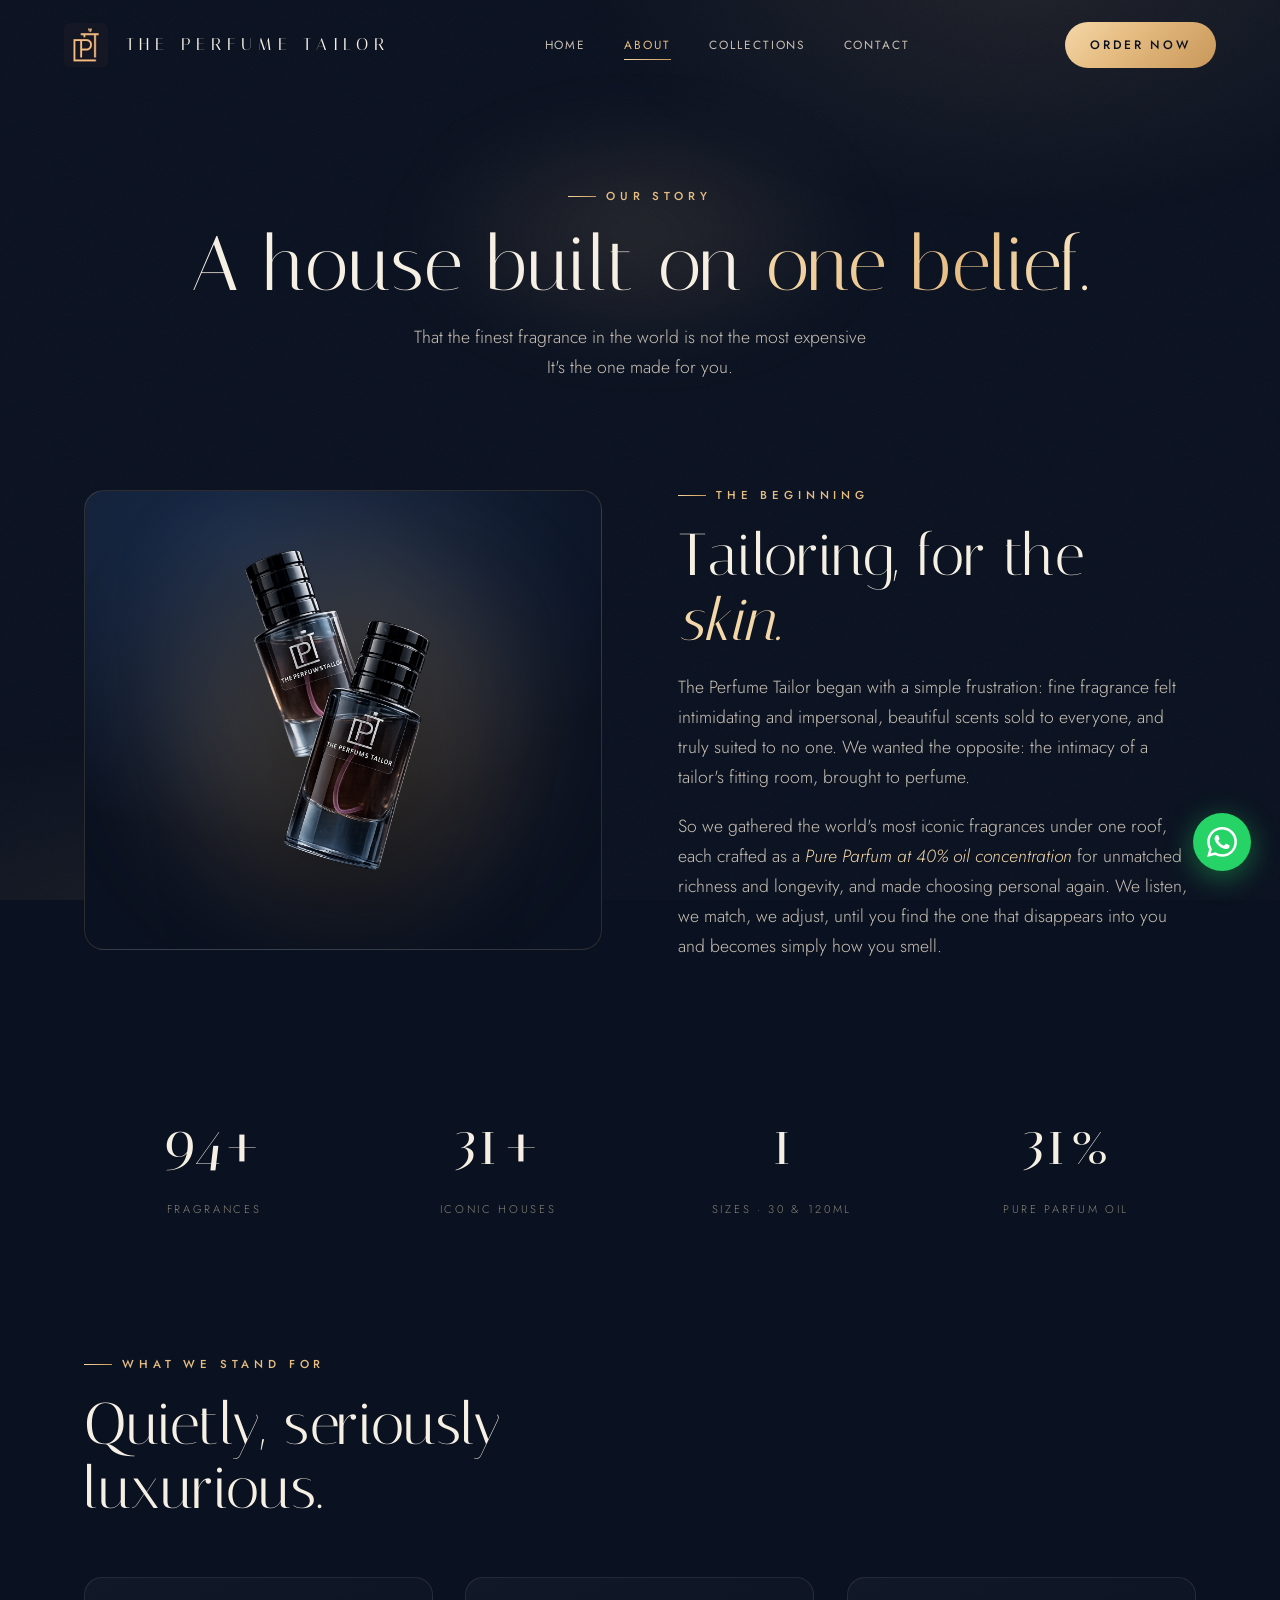
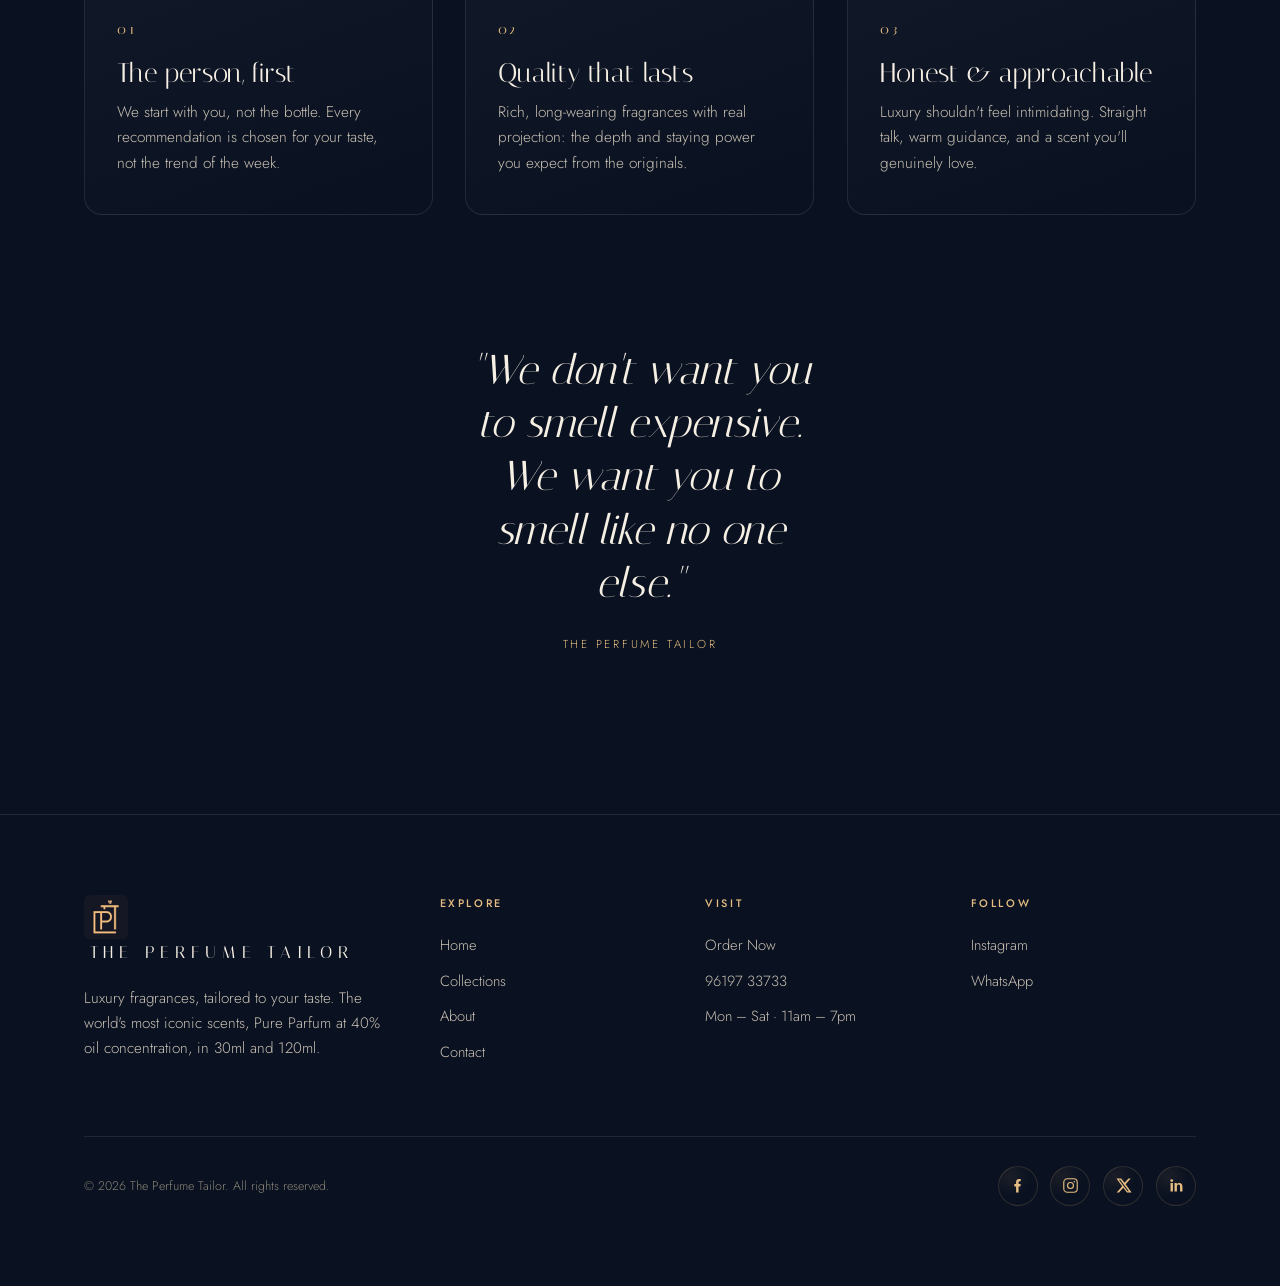
==== about.html @ b795161e "Intro: add radial vignette to blend video edges into background color, removing hard letterbox seam" ====
﻿<!DOCTYPE html>
<html lang="en">
<head>
  <meta charset="UTF-8" />
  <meta name="viewport" content="width=device-width, initial-scale=1.0" />
  <title>About | The Perfume Tailor</title>
  <meta name="description" content="The story behind The Perfume Tailor: bringing the world's most iconic fragrances together, tailored to your taste." />
  <link rel="preconnect" href="https://fonts.googleapis.com" />
  <link rel="preconnect" href="https://fonts.gstatic.com" crossorigin />
  <link rel="stylesheet" href="assets/css/style.css?v=20260732" />
  <link rel="icon" href="favicon.ico" sizes="any" />
  <link rel="icon" type="image/png" sizes="32x32" href="assets/img/favicon-32x32.png" />
  <link rel="icon" type="image/png" sizes="16x16" href="assets/img/favicon-16x16.png" />
  <link rel="apple-touch-icon" sizes="180x180" href="assets/img/apple-touch-icon.png" />
  <link rel="manifest" href="site.webmanifest" />
</head>
<body>
  <nav class="nav">
    <a class="brand" href="index.html" aria-label="The Perfume Tailor home">
      <img src="assets/img/tpt-mark.png" alt="The Perfume Tailor logo" onerror="this.style.display='none'" />
      <span class="brand-name">The Perfume Tailor</span>
    </a>
    <div class="nav-links">
      <a href="index.html">Home</a>
      <a href="about.html" class="active">About</a>
      <a href="collections.html">Collections</a>
      <a href="contact.html">Contact</a>
      <a href="https://api.whatsapp.com/send/?phone=919619733733&text=Hi%20!%20I%27m%20looking%20to%20order%20a%20new%20perfume.&type=phone_number&app_absent=0" target="_blank" rel="noopener" class="nav-overlay-cta">Order Now</a>
    </div>
    <a href="https://api.whatsapp.com/send/?phone=919619733733&text=Hi%20!%20I%27m%20looking%20to%20order%20a%20new%20perfume.&type=phone_number&app_absent=0" target="_blank" rel="noopener" class="btn btn-gold nav-cta">Order Now</a>
    <button class="nav-toggle" aria-label="Menu"><span></span><span></span><span></span></button>
  </nav>

  <main>
    <section class="page-head">
      <div class="wrap">
        <span class="eyebrow" data-reveal style="justify-content:center;display:inline-flex">Our Story</span>
        <h1 class="display" data-reveal data-delay="1">A house built on <span class="gold-text">one belief.</span></h1>
        <p class="lead" data-reveal data-delay="2">That the finest fragrance in the world is not the most expensive <br> It's the one made for you.</p>
      </div>
    </section>

    <section class="section-pad" style="padding-top:2rem">
      <div class="wrap split">
        <div class="art-panel" data-reveal><div class="glow"></div><img src="assets/img/tpt-bottle.png" alt="The Perfume Tailor bottle" class="bottle-img" /></div>
        <div>
          <span class="eyebrow" data-reveal>The Beginning</span>
          <h2 data-reveal data-delay="1" style="margin:1.1rem 0 1.3rem">Tailoring, for the <em>skin.</em></h2>
          <p class="lead" data-reveal data-delay="2">The Perfume Tailor began with a simple frustration: fine fragrance felt intimidating and impersonal, beautiful scents sold to everyone, and truly suited to no one. We wanted the opposite: the intimacy of a tailor's fitting room, brought to perfume.</p>
          <p class="lead" style="margin-top:1.2rem" data-reveal data-delay="3">So we gathered the world's most iconic fragrances under one roof, each crafted as a <em>Pure Parfum at 40% oil concentration</em> for unmatched richness and longevity, and made choosing personal again. We listen, we match, we adjust, until you find the one that disappears into you and becomes simply how you smell.</p>
        </div>
      </div>
    </section>

    <!-- Stats -->
    <section class="section-pad" style="padding-top:0">
      <div class="wrap">
        <div class="stats">
          <div class="stat" data-reveal><div class="n"><span data-count="120" data-suffix="+">0</span></div><div class="l">Fragrances</div></div>
          <div class="stat" data-reveal data-delay="1"><div class="n"><span data-count="40" data-suffix="+">0</span></div><div class="l">Iconic Houses</div></div>
          <div class="stat" data-reveal data-delay="2"><div class="n"><span data-count="2">0</span></div><div class="l">Sizes · 30 &amp; 120ml</div></div>
          <div class="stat" data-reveal data-delay="3"><div class="n"><span data-count="40" data-suffix="%">0</span></div><div class="l">Pure Parfum Oil</div></div>
        </div>
      </div>
    </section>

    <!-- Values -->
    <section class="section-pad" style="padding-top:0">
      <div class="wrap">
        <div class="section-head" data-reveal><span class="eyebrow">What We Stand For</span><h2>Quietly, seriously luxurious.</h2></div>
        <div class="cards">
          <article class="card" data-reveal data-tilt><span class="num">01</span><h3>The person, first</h3><p>We start with you, not the bottle. Every recommendation is chosen for your taste, not the trend of the week.</p></article>
          <article class="card" data-reveal data-delay="1" data-tilt><span class="num">02</span><h3>Quality that lasts</h3><p>Rich, long-wearing fragrances with real projection: the depth and staying power you expect from the originals.</p></article>
          <article class="card" data-reveal data-delay="2" data-tilt><span class="num">03</span><h3>Honest &amp; approachable</h3><p>Luxury shouldn't feel intimidating. Straight talk, warm guidance, and a scent you'll genuinely love.</p></article>
        </div>
      </div>
    </section>

    <section class="section-pad" style="padding-top:0">
      <div class="wrap"><div class="quote" data-reveal><p>"We don't want you to smell expensive. We want you to smell like no one else."</p><div class="who">The Perfume Tailor</div></div></div>
    </section>
  </main>

  <footer class="footer">
    <div class="wrap">
      <div class="footer-top">
        <div class="footer-col">
          <a class="brand" href="index.html"><img src="assets/img/tpt-mark.png" alt="The Perfume Tailor logo" onerror="this.style.display='none'" /><span class="brand-name">The Perfume Tailor</span></a>
          <p class="about-blurb">Luxury fragrances, tailored to your taste. The world's most iconic scents, Pure Parfum at 40% oil concentration, in 30ml and 120ml.</p>
        </div>
        <div class="footer-col"><h4>Explore</h4><a href="index.html">Home</a><a href="collections.html">Collections</a><a href="about.html">About</a><a href="contact.html">Contact</a></div>
        <div class="footer-col"><h4>Visit</h4><a href="https://api.whatsapp.com/send/?phone=919619733733&text=Hi%20!%20I%27m%20looking%20to%20order%20a%20new%20perfume.&type=phone_number&app_absent=0" target="_blank" rel="noopener">Order Now</a><a href="tel:+919619733733">96197 33733</a><p>Mon – Sat · 11am – 7pm</p></div>
        <div class="footer-col"><h4>Follow</h4><a href="https://www.instagram.com/theperfumetailor/" target="_blank" rel="noopener">Instagram</a><a href="https://api.whatsapp.com/send/?phone=919619733733&text=Hi!%20I'd%20love%20to%20find%20my%20perfect%20perfume.%20Could%20you%20help%20me%20choose%20the%20right%20fragrance%3F%20%F0%9F%8C%B8&type=phone_number&app_absent=0" target="_blank" rel="noopener">WhatsApp</a></div>
      </div>
      <div class="footer-bottom">
        <span>© <span data-year></span> The Perfume Tailor. All rights reserved.</span>
        <div class="socials">
          <a class="social-ic" href="https://www.facebook.com/theperfumetailor" target="_blank" rel="noopener" aria-label="Facebook">
            <svg viewBox="0 0 24 24" fill="currentColor"><path d="M13.5 22v-8.5H16l.5-3.5h-3V7.7c0-1 .3-1.7 1.7-1.7H16.6V2.8C16.3 2.8 15.3 2.7 14.1 2.7c-2.5 0-4.1 1.5-4.1 4.3V10H7.5v3.5H10V22h3.5Z"/></svg>
          </a>
          <a class="social-ic" href="https://www.instagram.com/theperfumetailor/" target="_blank" rel="noopener" aria-label="Instagram">
            <svg viewBox="0 0 24 24" fill="none" stroke="currentColor" stroke-width="1.6"><rect x="2.5" y="2.5" width="19" height="19" rx="5"/><circle cx="12" cy="12" r="4.2"/><circle cx="17.4" cy="6.6" r="1.1" fill="currentColor" stroke="none"/></svg>
          </a>
          <a class="social-ic" href="https://x.com/theperfumetailor" target="_blank" rel="noopener" aria-label="X (Twitter)">
            <svg viewBox="0 0 24 24" fill="currentColor"><path d="M18.9 2h3.3l-7.2 8.2L23.5 22h-6.6l-5.2-6.8L5.7 22H2.4l7.7-8.8L2 2h6.8l4.7 6.2L18.9 2Zm-1.2 18h1.8L7.4 3.9H5.5L17.7 20Z"/></svg>
          </a>
          <a class="social-ic" href="https://www.linkedin.com/company/theperfumetailor" target="_blank" rel="noopener" aria-label="LinkedIn">
            <svg viewBox="0 0 24 24" fill="currentColor"><path d="M6.94 8.5H3.56V20.4h3.38V8.5ZM5.25 3.1a1.96 1.96 0 1 0 0 3.92 1.96 1.96 0 0 0 0-3.92ZM20.4 20.4h-3.37v-6.24c0-1.49-.03-3.4-2.07-3.4-2.08 0-2.4 1.62-2.4 3.3v6.34H9.2V8.5h3.24v1.63h.05c.45-.86 1.56-1.77 3.21-1.77 3.44 0 4.7 2.27 4.7 5.62v6.42Z"/></svg>
          </a>
        </div>
      </div>
    </div>
  </footer>

  <script src="assets/js/main.js?v=20260732"></script>
  <script src="assets/js/wa-float.js"></script>
</body>
</html>
---- assets/css/style.css ----
/* ==========================================================================
   THE PERFUME TAILOR — Luxury bespoke perfumery
   Design system: deep midnight navy + champagne gold, editorial serif
   ========================================================================== */

/* ---- Fonts ----
   Italiana: the thin, elongated Didot-style display face used across luxury
   fashion/perfume branding (Chanel, Dior, YSL). Paired with Jost, a clean
   geometric sans, for body copy. ---- */
@import url('https://fonts.googleapis.com/css2?family=Italiana&family=Jost:wght@300;400;500;600&display=swap');

/* ---- Tokens ---- */
:root {
  --ink:        #0a1120;
  --ink-2:      #0e1a2f;
  --ink-3:      #13233d;
  --line:       rgba(228, 189, 131, 0.16);
  --line-soft:  rgba(246, 239, 228, 0.10);

  --gold:       #e6bd83;
  --gold-lite:  #f4d7a8;
  --gold-deep:  #c8975a;
  --cream:      #f6efe4;
  --cream-dim:  #c9c1b4;
  --muted:      #8a8577;

  --grad-gold:  linear-gradient(135deg, #f4d7a8 0%, #e6bd83 38%, #c8975a 100%);
  --grad-ink:   radial-gradient(120% 120% at 50% 0%, #16274470 0%, transparent 60%);

  --font-display: 'Italiana', Georgia, serif;
  --font-body:    'Jost', system-ui, sans-serif;

  --maxw: 1240px;
  --pad: clamp(1.25rem, 5vw, 4.5rem);
  --ease: cubic-bezier(0.22, 1, 0.36, 1);
}

/* ---- Reset ---- */
*, *::before, *::after { box-sizing: border-box; margin: 0; padding: 0; }
html { scroll-behavior: smooth; -webkit-text-size-adjust: 100%; overflow-x: clip; }
body {
  font-family: var(--font-body);
  font-weight: 300;
  color: var(--cream);
  background: var(--ink);
  line-height: 1.65;
  overflow-x: hidden;
  -webkit-font-smoothing: antialiased;
}
img { max-width: 100%; display: block; }
a { color: inherit; text-decoration: none; }
button { font-family: inherit; cursor: pointer; border: none; background: none; color: inherit; }
::selection { background: var(--gold); color: var(--ink); }

/* Ambient grain + glow layer */
body::before {
  content: "";
  position: fixed; inset: 0;
  background:
    radial-gradient(60% 50% at 80% -5%, rgba(230,189,131,0.10), transparent 60%),
    radial-gradient(50% 40% at 10% 105%, rgba(200,151,90,0.08), transparent 60%);
  pointer-events: none; z-index: 0;
}
body::after {
  content: "";
  position: fixed; inset: 0; z-index: 0; opacity: 0.035; pointer-events: none;
  background-image: url("data:image/svg+xml,%3Csvg xmlns='http://www.w3.org/2000/svg' width='140' height='140'%3E%3Cfilter id='n'%3E%3CfeTurbulence type='fractalNoise' baseFrequency='0.85' numOctaves='3'/%3E%3C/filter%3E%3Crect width='100%25' height='100%25' filter='url(%23n)'/%3E%3C/svg%3E");
}

/* ---- Layout helpers ---- */
.wrap { max-width: var(--maxw); margin: 0 auto; padding-inline: var(--pad); position: relative; z-index: 1; }
main { position: relative; z-index: 1; }
section { position: relative; }
.eyebrow {
  font-size: 0.72rem; letter-spacing: 0.42em; text-transform: uppercase;
  color: var(--gold); font-weight: 500;
  display: inline-flex; align-items: center; gap: 0.9em;
}
.eyebrow::before { content: ""; width: 2.4em; height: 1px; background: var(--grad-gold); }
h1, h2, h3 { font-family: var(--font-display); font-weight: 400; line-height: 1.1; letter-spacing: 0.01em; }
.display { font-size: clamp(2.4rem, 7vw, 6.2rem); }
h2 { font-size: clamp(1.75rem, 4.6vw, 3.8rem); }
.lead { font-size: clamp(0.98rem, 2vw, 1.18rem); color: var(--cream-dim); max-width: 52ch; font-weight: 300; line-height: 1.7; }
.gold-text {
  color: transparent;
  background: linear-gradient(110deg, #f4d7a8 0%, #e6bd83 30%, #fff2d9 50%, #e6bd83 70%, #c8975a 100%);
  background-size: 220% 100%;
  -webkit-background-clip: text; background-clip: text;
  animation: goldShimmer 7s ease-in-out infinite;
}
@keyframes goldShimmer {
  0%, 100% { background-position: 0% 50%; }
  50%       { background-position: 100% 50%; }
}
em { font-style: italic; color: var(--gold-lite); }
strong { font-weight: 500; color: var(--gold-lite); }

/* ---- Buttons ---- */
.btn {
  display: inline-flex; align-items: center; gap: 0.7em;
  padding: 1.05em 2.1em; font-size: 0.76rem; letter-spacing: 0.22em;
  text-transform: uppercase; font-weight: 500; border-radius: 100px;
  position: relative; overflow: hidden; transition: color .5s var(--ease), transform .4s var(--ease);
}
.btn-gold { background: var(--grad-gold); color: var(--ink); }
.btn-gold::after {
  content: ""; position: absolute; inset: 0; background: var(--cream);
  transform: translateY(101%); transition: transform .5s var(--ease); z-index: -1;
}
.btn-gold:hover { transform: translateY(-3px); }
.btn-gold:hover::after { transform: translateY(0); }
.btn-ghost { border: 1px solid var(--line); color: var(--cream); }
.btn-ghost:hover { border-color: var(--gold); color: var(--gold); transform: translateY(-3px); }
.btn .arw { transition: transform .4s var(--ease); }
.btn:hover .arw { transform: translateX(4px); }

/* ==========================================================================
   NAV
   ========================================================================== */
.nav {
  position: fixed; top: 0; left: 0; right: 0; z-index: 100;
  display: flex; align-items: center; justify-content: space-between;
  padding: 1.4rem var(--pad);
  background: transparent;
  border-bottom: 1px solid transparent;
  transition: padding .4s var(--ease), background .4s var(--ease), backdrop-filter .4s, border-color .4s;
  box-sizing: border-box;
}
.nav.scrolled {
  padding-block: 0.85rem;
  background: rgba(10, 17, 32, 0.72);
  backdrop-filter: blur(18px);
  -webkit-backdrop-filter: blur(18px);
  border-bottom: 1px solid var(--line-soft);
}
/* Truncation only applies inside the nav bar, where space is tight —
   the footer brand mark must always show the full wordmark. */
.nav .brand { flex-shrink: 1; min-width: 0; overflow: hidden; }
.nav .brand-name { white-space: nowrap; overflow: hidden; text-overflow: ellipsis; }
.nav-toggle { flex-shrink: 0; margin-left: 0.75rem; }
.brand { display: flex; align-items: center; gap: 0.75rem; }
.brand svg { width: 40px; height: 40px; }
.brand img { width: 44px; height: 44px; object-fit: contain; border-radius: 6px; }
.brand-name {
  font-family: var(--font-display); font-size: 1.05rem; letter-spacing: 0.34em;
  text-transform: uppercase; color: var(--cream); padding-left: 0.34em;
}
.nav-links { display: flex; gap: 2.4rem; align-items: center; }
.nav-links a {
  font-size: 0.74rem; letter-spacing: 0.16em; text-transform: uppercase; font-weight: 400;
  color: var(--cream-dim); position: relative; padding: 0.4em 0; transition: color .3s;
}
.nav-links a::after {
  content: ""; position: absolute; left: 0; bottom: 0; width: 0; height: 1px;
  background: var(--grad-gold); transition: width .4s var(--ease);
}
.nav-links a:hover, .nav-links a.active { color: var(--gold); }
.nav-links a:hover::after, .nav-links a.active::after { width: 100%; }
.nav-cta { display: inline-flex; }
/* The overlay "Order Now" pill is only for the mobile slide-in menu — the
   .nav-cta gold button already covers desktop, so hide this by default. */
.nav-overlay-cta { display: none; }
.nav-toggle {
  display: none; flex-direction: column; justify-content: center; gap: 5px;
  width: 36px; height: 36px; padding: 6px; flex-shrink: 0;
  cursor: pointer; background: none; border: none;
}
.nav-toggle span {
  display: block; width: 100%; height: 2px;
  background: var(--cream); border-radius: 2px;
  transition: transform .35s var(--ease), opacity .25s ease;
}

/* ---- Mobile nav overlay (≤ 900px) ---- */
@media (max-width: 900px) {
  .nav { padding-inline: clamp(1rem, 4vw, 1.4rem); gap: 0.5rem; }
  .nav-cta { display: none; }
  .nav-toggle { display: flex; z-index: 1001; position: relative; }

  .nav-links {
    /* NOTE: .nav has backdrop-filter, which makes it the containing block for
       this fixed element — so `bottom:0` would only reach the 63px nav bar.
       Use viewport units (vw/vh/dvh) to fill the real screen instead. */
    position: fixed; top: 0; left: 0;
    width: 100vw;
    height: 100vh;   /* fallback */
    height: 100dvh;  /* escapes the nav's containing-block trap, fills screen */
    background: #0a1120;   /* fully opaque — nothing bleeds through */
    flex-direction: column; justify-content: center; align-items: center;
    gap: 0;
    overflow-y: auto;
    transform: translateX(100%);
    transition: transform .45s cubic-bezier(0.77, 0, 0.18, 1);
    z-index: 1000; pointer-events: none; visibility: hidden;
  }
  /* subtle brand ambience layer that never affects opacity of the base */
  .nav-links::before {
    content: ""; position: absolute; inset: 0; z-index: -1; pointer-events: none;
    background:
      radial-gradient(60% 40% at 80% 8%, rgba(230,189,131,0.10), transparent 60%),
      radial-gradient(50% 40% at 15% 95%, rgba(200,151,90,0.08), transparent 60%);
  }

  /* Individual links */
  .nav-links a {
    font-size: 1.3rem; letter-spacing: 0.22em; padding: 1.1rem 2rem;
    width: 100%; text-align: center; border-bottom: 1px solid rgba(230,189,131,0.08);
    color: var(--cream-dim);
  }
  .nav-links a:first-child { border-top: 1px solid rgba(230,189,131,0.08); }
  .nav-links a:hover, .nav-links a.active { color: var(--gold); background: rgba(230,189,131,0.04); }

  /* CTA inside the overlay — this is the only place it should show */
  .nav-links .nav-overlay-cta {
    display: inline-flex; align-items: center; justify-content: center;
    margin-top: 2.2rem; padding: 1em 2.4em;
    font-size: 0.76rem; letter-spacing: 0.22em;
    border-radius: 100px; text-align: center;
    background: var(--grad-gold); color: var(--ink); font-weight: 500;
    border-bottom: none; width: auto;
  }
  .nav-links .nav-overlay-cta:hover { background: var(--cream); border-bottom: none; }

  /* Open state */
  body.menu-open .nav-links {
    transform: translateX(0); pointer-events: auto; visibility: visible;
  }

  /* Hamburger → X */
  body.menu-open .nav-toggle span:nth-child(1) { transform: translateY(7px) rotate(45deg); }
  body.menu-open .nav-toggle span:nth-child(2) { opacity: 0; transform: scaleX(0); }
  body.menu-open .nav-toggle span:nth-child(3) { transform: translateY(-7px) rotate(-45deg); }

  /* Brand name */
  .brand-name { font-size: 0.85rem; letter-spacing: 0.18em; }
  .brand img  { width: 36px; height: 36px; }
}

@media (max-width: 480px) {
  .brand-name { font-size: 0.76rem; letter-spacing: 0.12em; }
}
@media (max-width: 360px) {
  .brand-name { font-size: 0.68rem; letter-spacing: 0.08em; }
  .brand img  { width: 30px; height: 30px; }
}

/* ==========================================================================
   HERO  — desktop: full-bleed image, buttons centred on image, copy below
          — mobile: same full-screen layout as before
   ========================================================================== */

/* ---- Full-screen container ---- */
.hero {
  position: relative;
  height: 100svh; min-height: 600px;
  overflow: hidden;
  display: flex; align-items: flex-end; justify-content: center;
  background: #0a1120;
}

/* ---- Full-bleed image layer ---- */
.hero-visual {
  position: absolute; inset: 0;
  z-index: 1;
}
.hero-visual-tilt {
  position: absolute; inset: 0;
  display: flex; align-items: center; justify-content: center;
}
.hero-wide {
  position: absolute;
  inset: 0; width: 100%; height: 100%;
  object-fit: cover; object-position: center center;
  transform: scale(1.06);      /* avoid soft edges from the blur showing */
  filter: blur(5px);
  animation: heroEnterWide 1.4s var(--ease) both;
}

@keyframes heroEnterWide {
  0%   { opacity: 0; transform: scale(1.1); filter: blur(16px); }
  100% { opacity: 1; transform: scale(1.06); filter: blur(5px); }
}

/* Dark wash over the blurred image so the copy stays readable */
.hero::before {
  content: "";
  position: absolute; inset: 0; z-index: 2; pointer-events: none;
  background: linear-gradient(
    to bottom,
    rgba(10,17,32,0.55) 0%,
    rgba(10,17,32,0.4) 40%,
    rgba(10,17,32,0.6) 100%
  );
}

/* ---- Copy + buttons: centred on the hero image ---- */
.hero-overlay {
  position: absolute; z-index: 3; inset: 0;
  display: flex; flex-direction: column; align-items: center; justify-content: center;
  gap: clamp(1.8rem, 4vw, 2.6rem);
  text-align: center;
  padding-inline: var(--pad);
}
.hero-overlay-copy { max-width: 46rem; }
.hero-overlay-copy .eyebrow { justify-content: center; }
.hero-overlay-copy .display {
  font-size: clamp(2.2rem, 5.5vw, 4.6rem);
  line-height: 1.06; margin: 1.1rem auto 1.3rem; max-width: 20ch;
}
.hero-overlay-copy .lead { max-width: 52ch; margin-inline: auto; }

.hero-cta-overlay {
  display: flex; gap: 1rem; flex-wrap: wrap; justify-content: center;
}
/* "View collections" on hero gets gold treatment */
.hero-cta-overlay .btn-ghost {
  color: var(--gold);
  border-color: var(--gold);
}
.hero-cta-overlay .btn-ghost:hover {
  background: rgba(230,189,131,0.12);
  color: var(--gold-lite);
  border-color: var(--gold-lite);
  transform: translateY(-3px);
}

/* ---- Scroll hint ---- */
.hero-scroll-hint {
  position: absolute; z-index: 3;
  bottom: 2rem; left: 50%; transform: translateX(-50%);
  color: rgba(246,239,228,0.65); font-size: 1.3rem;
  animation: bounceDown 1.8s ease-in-out infinite;
  pointer-events: none;
}
@keyframes bounceDown {
  0%,100% { transform: translateX(-50%) translateY(0); opacity: 0.55; }
  50%      { transform: translateX(-50%) translateY(9px); opacity: 1; }
}

/* ---- Hero background orbs ---- */
.hero-orb { position: absolute; border-radius: 50%; pointer-events: none; z-index: 0; }
.hero-orb-1 {
  width: 600px; height: 600px; right: 5%; top: -15%;
  background: radial-gradient(circle, rgba(230,189,131,0.30) 0%, rgba(230,189,131,0.08) 45%, transparent 70%);
  filter: blur(60px); animation: orbDrift1 12s ease-in-out infinite;
}
.hero-orb-2 {
  width: 420px; height: 420px; right: 35%; bottom: -10%;
  background: radial-gradient(circle, rgba(200,151,90,0.25) 0%, rgba(200,151,90,0.06) 50%, transparent 70%);
  filter: blur(55px); animation: orbDrift2 16s ease-in-out infinite;
}
.hero-orb-3 {
  width: 300px; height: 300px; left: 2%; top: 25%;
  background: radial-gradient(circle, rgba(230,189,131,0.18) 0%, transparent 65%);
  filter: blur(45px); animation: orbDrift3 20s ease-in-out infinite;
}
@keyframes orbDrift1 {
  0%,100% { transform: translate(0,0) scale(1); }
  33%      { transform: translate(-40px,50px) scale(1.1); }
  66%      { transform: translate(25px,-30px) scale(0.92); }
}
@keyframes orbDrift2 {
  0%,100% { transform: translate(0,0) scale(1); }
  40%      { transform: translate(50px,-40px) scale(1.14); }
  70%      { transform: translate(-25px,25px) scale(0.90); }
}
@keyframes orbDrift3 {
  0%,100% { transform: translate(0,0); }
  50%      { transform: translate(30px,-45px); }
}

/* ---- Floating sparkles ---- */
.hero-sparks { position: absolute; inset: 0; pointer-events: none; z-index: 0; overflow: hidden; }
.spark {
  position: absolute; border-radius: 50%;
  background: var(--gold); opacity: 0;
  animation: sparkFloat linear infinite;
}
@keyframes sparkFloat {
  0%   { opacity: 0; transform: translateY(0) scale(0.4); }
  20%  { opacity: 0.8; }
  80%  { opacity: 0.45; }
  100% { opacity: 0; transform: translateY(-140px) scale(1.3); }
}

/* ---- Mobile (≤ 768px): tighten the overlay copy + buttons ---- */
@media (max-width: 768px) {
  .hero-overlay { gap: 1.4rem; }
  .hero-overlay-copy .eyebrow { margin-bottom: 0.4rem; }
  .hero-overlay-copy .display { font-size: clamp(1.8rem, 8vw, 2.6rem); }
  .hero-overlay-copy .lead { font-size: 0.95rem; }
  .hero-cta-overlay {
    gap: 0.6rem;
  }
  .hero-cta-overlay .btn {
    font-size: 0.68rem;
    padding: 0.8em 1.6em;
    letter-spacing: 0.18em;
  }
}

/* ============================================================
   INTRO VIDEO
   ============================================================ */
#site-intro {
  position: fixed; top: 0; left: 0; right: 0; bottom: 0; z-index: 9999;
  width: 100vw;
  height: 100vh;      /* fallback */
  height: 100dvh;     /* fills to true bottom on mobile — no gap */
  background: #374559;
  overflow: hidden;
  pointer-events: all;
  opacity: 1;
  transition: opacity 0.7s ease;
}
#site-intro.intro-exit { opacity: 0; pointer-events: none; }
.intro-video {
  position: absolute;
  top: 0; left: 0;
  width: 100%; height: 100%;
  z-index: 1;
  /* Big / landscape screens: show the WHOLE portrait video centred, with the
     brand navy filling the sides (letterbox) — no cropping, no zoom. */
  object-fit: contain;
  object-position: center center;
  display: block;
  background: #374559;
}
/* Soft vignette that blends the video edges into the background color
   instead of a hard seam at the letterbox border. */
#site-intro::after {
  content: "";
  position: absolute; inset: 0; z-index: 2; pointer-events: none;
  background: radial-gradient(ellipse 72% 68% at center, transparent 55%, #374559 100%);
}

/* Phones & sub-tablet (portrait): fill the screen edge-to-edge, no bars */
@media (max-width: 1024px) {
  #site-intro {
    width: 100vw;
    height: 100vh;   /* fallback */
    height: 100svh;  /* small viewport unit — safe when mobile UI is showing */
    height: 100dvh;  /* dynamic — fills to the true bottom, no gap */
  }
  .intro-video {
    width: 100%; height: 100%;
    min-width: 100%; min-height: 100%;
    object-fit: cover;           /* fill the phone screen completely */
    object-position: center center;
  }
  /* Video already fills edge-to-edge here, so keep the vignette gentle */
  #site-intro::after {
    background: radial-gradient(ellipse 90% 85% at center, transparent 70%, rgba(55,69,89,0.9) 100%);
  }
}

/* Nav always visible — no scroll-reveal hiding */

/* ==========================================================================
   MARQUEE
   ========================================================================== */
.marquee { border-block: 1px solid var(--line-soft); overflow: hidden; padding: 1.4rem 0; background: rgba(255,255,255,0.012); }
.marquee-track { display: flex; gap: 3.5rem; width: max-content; animation: slide 32s linear infinite; }
.marquee:hover .marquee-track { animation-play-state: paused; }
.marquee span { font-family: var(--font-display); font-style: italic; font-size: 1.5rem; color: var(--cream-dim); display: inline-flex; align-items: center; gap: 3.5rem; }
.marquee span::after { content: "✦"; color: var(--gold); font-style: normal; font-size: 0.7rem; }
@keyframes slide { to { transform: translateX(-50%); } }

/* ==========================================================================
   SECTIONS / GENERIC
   ========================================================================== */
.section-pad { padding-block: clamp(3.5rem, 10vw, 9rem); }
.section-head { max-width: 60ch; margin-bottom: 3.5rem; }
.section-head h2 { margin: 1.1rem 0 1.2rem; }
.split { display: grid; grid-template-columns: 1fr 1fr; gap: clamp(2rem,6vw,5rem); align-items: center; }
@media (max-width: 820px){ .split { grid-template-columns: 1fr; } }

/* Feature/philosophy cards */
.cards { display: grid; grid-template-columns: repeat(3, 1fr); gap: 1.5rem; }
@media (max-width: 960px){ .cards { grid-template-columns: repeat(2, 1fr); } }
@media (max-width: 560px){ .cards { grid-template-columns: 1fr; } }
.card {
  padding: 2.4rem 2rem; border: 1px solid var(--line-soft); border-radius: 18px;
  background: linear-gradient(160deg, rgba(255,255,255,0.03), rgba(255,255,255,0));
  transition: transform .5s var(--ease), border-color .5s, background .5s;
  position: relative; overflow: hidden;
}
.card::before {
  content: ""; position: absolute; inset: 0; opacity: 0; transition: opacity .5s;
  background: radial-gradient(70% 60% at 50% 0%, rgba(230,189,131,0.10), transparent 70%);
}
.card::after {
  /* diagonal light sweep on hover */
  content: ""; position: absolute; top: -60%; bottom: -60%; left: -30%; width: 40%;
  background: linear-gradient(100deg, transparent, rgba(244,215,168,0.07), transparent);
  transform: skewX(-18deg) translateX(-220%);
  transition: transform 1s var(--ease);
  pointer-events: none;
}
.card:hover { transform: translateY(-8px); border-color: var(--line); }
.card:hover::before { opacity: 1; }
.card:hover::after { transform: skewX(-18deg) translateX(720%); }
.card .num { font-family: var(--font-display); font-size: 0.9rem; color: var(--gold); letter-spacing: 0.2em; }
.card h3 { font-size: 1.7rem; margin: 1rem 0 0.7rem; }
.card p { color: var(--cream-dim); font-size: 0.96rem; }
.card .ic { width: 42px; height: 42px; color: var(--gold); margin-bottom: 1.3rem; }

/* Collection / product grid */
.coll-grid { display: grid; grid-template-columns: repeat(3, 1fr); gap: 1.6rem; }
@media (max-width: 900px){ .coll-grid { grid-template-columns: repeat(2,1fr); } }
@media (max-width: 560px){ .coll-grid { grid-template-columns: 1fr; } }
.scent {
  position: relative; border-radius: 18px; overflow: hidden; border: 1px solid var(--line-soft);
  min-height: 420px; display: flex; flex-direction: column; justify-content: flex-end;
  padding: 2rem; transition: transform .55s var(--ease), border-color .5s;
  transform-style: preserve-3d;
}
.scent::before {
  content: ""; position: absolute; inset: 0; z-index: 0; transition: transform .8s var(--ease), opacity .5s;
}
.scent > * { position: relative; z-index: 2; }
.scent::after { content:""; position:absolute; inset:0; z-index:1; background: linear-gradient(to top, rgba(6,11,22,0.92) 8%, rgba(6,11,22,0.15) 70%); }
.s1::before { background: radial-gradient(120% 100% at 50% 20%, #3a2a1a, #0b0f1c); }
.s2::before { background: radial-gradient(120% 100% at 50% 20%, #1f3330, #0b0f1c); }
.s3::before { background: radial-gradient(120% 100% at 50% 20%, #35202c, #0b0f1c); }
.s4::before { background: radial-gradient(120% 100% at 50% 20%, #2a2740, #0b0f1c); }
.s5::before { background: radial-gradient(120% 100% at 50% 20%, #123040, #0b0f1c); }
.s6::before { background: radial-gradient(120% 100% at 50% 20%, #3b2b18, #0b0f1c); }
.scent:hover { transform: translateY(-6px); border-color: var(--line); }
.scent:hover::before { transform: scale(1.08); }
.scent .bottle { position:absolute; z-index:2; top:5%; left:50%; transform:translateX(-50%); font-size: 6rem; filter: drop-shadow(0 20px 40px rgba(0,0,0,.5)); transition: transform .6s var(--ease); width: 70%; text-align: center; }
.scent .bottle img { width: 100%; height: 200px; object-fit: contain; display: block; margin: 0 auto; }
.scent:hover .bottle { transform: translateX(-50%) translateY(-8px); }
.scent .kind { font-size: 0.66rem; letter-spacing: 0.28em; text-transform: uppercase; color: var(--gold); }
.scent h3 { font-size: 2rem; margin: 0.4rem 0 0.5rem; }
.scent .notes { font-size: 0.86rem; color: var(--cream-dim); font-style: italic; font-family: var(--font-display); }
.scent .price { margin-top: 1rem; font-size: 0.9rem; letter-spacing: 0.1em; color: var(--cream); }

/* Fragrance library (real catalogue) */
.lib-controls { display: flex; justify-content: space-between; align-items: center; gap: 1.5rem; flex-wrap: wrap; margin-bottom: 2.4rem; }
.lib-filters { display: flex; gap: 0.6rem; flex-wrap: wrap; }
.lib-filter {
  padding: 0.7em 1.4em; font-size: 0.68rem; letter-spacing: 0.18em; text-transform: uppercase;
  border: 1px solid var(--line-soft); border-radius: 100px; color: var(--cream-dim); transition: .3s var(--ease);
}
.lib-filter:hover { border-color: var(--line); color: var(--cream); }
.lib-filter.active { background: var(--grad-gold); color: var(--ink); border-color: transparent; }
.lib-search {
  background: rgba(255,255,255,0.07); border: 1px solid rgba(246,239,228,0.32); border-radius: 100px;
  padding: 0.85em 1.4em; color: var(--cream); font-family: var(--font-body); font-size: 0.9rem; min-width: 240px;
  transition: border-color .3s, background .3s, box-shadow .3s;
}
.lib-search::placeholder { color: rgba(246,239,228,0.55); }
.lib-search:hover { border-color: rgba(246,239,228,0.5); }
.lib-search:focus { outline: none; border-color: var(--gold); background: rgba(255,255,255,0.1); box-shadow: 0 0 0 3px rgba(230,189,131,0.14); }
.lib-note { font-size: 0.82rem; color: var(--muted); margin-bottom: 2rem; }
.lib-note b { color: var(--gold); font-weight: 500; }
.lib-grid { display: grid; grid-template-columns: repeat(4, 1fr); gap: 1rem; }
@media (max-width: 1000px){ .lib-grid { grid-template-columns: repeat(3,1fr); } }
@media (max-width: 720px){ .lib-grid { grid-template-columns: repeat(2,1fr); } }
@media (max-width: 460px){ .lib-grid { grid-template-columns: 1fr; } }
.lib-card {
  display: flex; align-items: center; gap: 0.9rem; padding: 1.1rem 1.2rem;
  border: 1px solid var(--line-soft); border-radius: 14px; position: relative;
  background: linear-gradient(160deg, rgba(255,255,255,0.025), rgba(255,255,255,0));
  transition: transform .4s var(--ease), border-color .4s, background .4s;
}
.lib-card:hover { transform: translateY(-4px); border-color: var(--line); background: rgba(230,189,131,0.05); }
.lib-ic { font-size: 1.5rem; flex: none; filter: drop-shadow(0 6px 12px rgba(0,0,0,.4)); }
.lib-house { font-size: 0.6rem; letter-spacing: 0.2em; text-transform: uppercase; color: var(--gold); }
.lib-card h3 { font-size: 1.12rem; line-height: 1.15; margin-top: 0.15rem; font-weight: 500; }
.lib-tag {
  position: absolute; top: 0.7rem; right: 0.7rem; font-size: 0.54rem; letter-spacing: 0.14em;
  text-transform: uppercase; color: #e79ab0; border: 1px solid rgba(231,154,176,0.4);
  padding: 0.25em 0.6em; border-radius: 100px;
}

/* Process steps */
.steps { display: grid; gap: 0; }
.step {
  display: grid; grid-template-columns: 90px 1fr; gap: 2rem; padding: 2.6rem 0;
  border-top: 1px solid var(--line-soft); align-items: start;
}
.step:last-child { border-bottom: 1px solid var(--line-soft); }
.step .idx { font-family: var(--font-display); font-size: 3rem; color: transparent; -webkit-text-stroke: 1px var(--gold-deep); line-height: 1; }
.step h3 { font-size: 1.9rem; margin-bottom: 0.6rem; }
.step p { color: var(--cream-dim); max-width: 60ch; }
@media (max-width: 640px){ .step { grid-template-columns: 1fr; gap: 0.6rem; } }

/* Stats */
.stats { display: grid; grid-template-columns: repeat(4,1fr); gap: 1.5rem; text-align: center; }
@media (max-width: 720px){ .stats { grid-template-columns: repeat(2,1fr); } }
.stat .n { font-family: var(--font-display); font-size: clamp(2.6rem,5vw,4rem); }
.stat .l { font-size: 0.7rem; letter-spacing: 0.24em; text-transform: uppercase; color: var(--muted); margin-top: 0.3rem; }

/* Quote / testimonial */
.quote { text-align: center; max-width: 40ch; margin: 0 auto; }
.quote p { font-family: var(--font-display); font-size: clamp(1.6rem,3.4vw,2.6rem); font-style: italic; line-height: 1.28; }
.quote .who { margin-top: 1.6rem; font-size: 0.72rem; letter-spacing: 0.24em; text-transform: uppercase; color: var(--gold); }

/* ==========================================================================
   REVIEWS SLIDER
   ========================================================================== */
.rev-slider { display: grid; grid-template-columns: auto 1fr auto; align-items: center; gap: 1rem; }
.rev-viewport { overflow: hidden; }
.rev-track { display: flex; gap: 1.4rem; transition: transform .6s var(--ease); will-change: transform; }
.rev-card {
  flex: 0 0 calc((100% - 2 * 1.4rem) / 3); box-sizing: border-box;
  padding: 2.2rem 2rem; border: 1px solid var(--line-soft); border-radius: 18px; position: relative;
  background: linear-gradient(160deg, rgba(255,255,255,0.045), rgba(255,255,255,0.008));
  display: flex; flex-direction: column; min-height: 300px;
}
@media (max-width: 1000px){ .rev-card { flex-basis: calc((100% - 1.4rem) / 2); } }
@media (max-width: 640px){ .rev-card { flex-basis: 100%; } }
.rev-stars { display: flex; gap: 0.2rem; margin-bottom: 1.1rem; }
.rev-star { color: var(--gold); font-size: 1.05rem; }
.rev-star.off { color: rgba(255,255,255,0.16); }
.rev-quote {
  position: absolute; top: 1.3rem; right: 1.6rem; font-family: var(--font-display);
  font-size: 4rem; line-height: 1; color: var(--gold); opacity: 0.18;
}
.rev-text { color: var(--cream-dim); font-size: 1rem; line-height: 1.6; flex: 1; }
.rev-person { display: flex; align-items: center; gap: 0.9rem; margin-top: 1.8rem; padding-top: 1.4rem; border-top: 1px solid var(--line-soft); }
.rev-avatar {
  width: 46px; height: 46px; flex: none; border-radius: 50%;
  background: var(--grad-gold); color: var(--ink);
  display: flex; align-items: center; justify-content: center;
  font-weight: 600; font-size: 0.9rem; letter-spacing: 0.02em;
}
.rev-name { font-family: var(--font-display); font-size: 1.2rem; color: var(--cream); }
.rev-meta { font-size: 0.72rem; letter-spacing: 0.16em; text-transform: uppercase; color: var(--muted); margin-top: 0.15rem; }
.rev-nav {
  width: 48px; height: 48px; flex: none; border-radius: 50%; border: 1px solid var(--line);
  color: var(--gold); font-size: 1.6rem; line-height: 1; display: flex; align-items: center; justify-content: center;
  transition: .3s var(--ease); background: rgba(255,255,255,0.02);
}
.rev-nav:hover { background: var(--grad-gold); color: var(--ink); border-color: transparent; transform: translateY(-2px); }
.rev-nav:disabled { opacity: 0.28; pointer-events: none; }
.rev-dots { display: flex; justify-content: center; gap: 0.5rem; margin-top: 2.4rem; }
.rev-dot { width: 8px; height: 8px; border-radius: 50%; background: rgba(255,255,255,0.18); transition: .3s var(--ease); }
.rev-dot.active { width: 26px; border-radius: 100px; background: var(--grad-gold); }
@media (max-width: 560px){
  .rev-slider { grid-template-columns: 1fr; }
  .rev-nav { display: none; }
}

/* CTA band */
.cta-band { text-align: center; padding-block: clamp(5rem,12vw,8rem); border-block: 1px solid var(--line-soft); position: relative; overflow: hidden; }
.cta-band::before { content:""; position:absolute; inset:0; background: radial-gradient(60% 100% at 50% 100%, rgba(230,189,131,0.12), transparent 70%); }
.cta-band h2 { margin-bottom: 1.4rem; }

/* Contact — editorial info column + glass form panel */
.contact-grid { display: grid; grid-template-columns: 0.9fr 1.1fr; gap: clamp(2rem,6vw,5rem); align-items: start; }
@media (max-width: 820px){ .contact-grid { grid-template-columns: 1fr; } }

.info-row {
  display: flex; gap: 1.2rem; padding: 1.5rem 0.4rem; align-items: flex-start;
  border-bottom: 1px solid var(--line-soft);
  transition: transform .45s var(--ease), background .45s var(--ease), padding .45s var(--ease);
  border-radius: 12px;
}
.info-row:hover { transform: translateX(6px); background: rgba(230,189,131,0.04); padding-left: 1rem; }
.info-row .ic {
  color: var(--gold); width: 44px; height: 44px; flex: none; padding: 11px;
  border: 1px solid var(--line); border-radius: 50%; margin-top: 0;
  background: radial-gradient(80% 80% at 30% 25%, rgba(230,189,131,0.12), transparent 70%);
  transition: transform .45s var(--ease), border-color .45s, box-shadow .45s;
}
.info-row:hover .ic { transform: rotate(-8deg) scale(1.06); border-color: var(--gold); box-shadow: 0 0 22px rgba(230,189,131,0.22); }
.info-row .k { font-size: 0.66rem; letter-spacing: 0.26em; text-transform: uppercase; color: var(--muted); margin-bottom: 0.25rem; }
.info-row .v { font-size: 1.08rem; color: var(--cream); font-family: var(--font-display); font-weight: 400; letter-spacing: 0.01em; }
.info-row .v a { position: relative; transition: color .3s; }
.info-row .v a:hover { color: var(--gold); }

/* Glass form panel */
.form-panel {
  position: relative;
  padding: clamp(1.8rem, 4vw, 3rem);
  border-radius: 22px;
  border: 1px solid var(--line);
  background:
    linear-gradient(165deg, rgba(255,255,255,0.045) 0%, rgba(255,255,255,0.012) 55%, rgba(230,189,131,0.03) 100%);
  backdrop-filter: blur(10px);
  box-shadow: 0 30px 80px rgba(0,0,0,0.35);
  overflow: hidden;
}
.form-panel::before {
  /* gold hairline across the top */
  content: ""; position: absolute; top: 0; left: 10%; right: 10%; height: 1px;
  background: linear-gradient(90deg, transparent, var(--gold), transparent);
  opacity: 0.7;
}
.form-panel::after {
  /* soft corner glow */
  content: ""; position: absolute; width: 340px; height: 340px; top: -170px; right: -120px;
  background: radial-gradient(circle, rgba(230,189,131,0.13), transparent 65%);
  pointer-events: none;
}
.form-panel > * { position: relative; z-index: 1; }

.field { margin-bottom: 1.4rem; }
.field label { display: block; font-size: 0.68rem; letter-spacing: 0.2em; text-transform: uppercase; color: var(--muted); margin-bottom: 0.6rem; transition: color .3s; }
.field:focus-within label { color: var(--gold); }
.field input, .field textarea, .field select {
  width: 100%; background: rgba(255,255,255,0.03); border: 1px solid var(--line-soft);
  border-radius: 12px; padding: 1em 1.1em; color: var(--cream); font-family: var(--font-body);
  font-size: 0.98rem; font-weight: 300;
  transition: border-color .35s var(--ease), background .35s, box-shadow .35s var(--ease), transform .35s var(--ease);
}
.field input:hover, .field textarea:hover, .field select:hover { border-color: var(--line); }
.field input:focus, .field textarea:focus, .field select:focus {
  outline: none; border-color: var(--gold); background: rgba(255,255,255,0.055);
  box-shadow: 0 0 0 3px rgba(230,189,131,0.13), 0 8px 24px rgba(0,0,0,0.18);
  transform: translateY(-1px);
}
.field input::placeholder, .field textarea::placeholder { color: rgba(246,239,228,0.4); }
/* Native select: custom gold chevron + readable options in the OS dropdown */
.field select {
  appearance: none; -webkit-appearance: none; -moz-appearance: none; cursor: pointer;
  background-image: url("data:image/svg+xml,%3Csvg xmlns='http://www.w3.org/2000/svg' width='14' height='14' viewBox='0 0 24 24' fill='none' stroke='%23e6bd83' stroke-width='2'%3E%3Cpath d='M6 9l6 6 6-6'/%3E%3C/svg%3E");
  background-repeat: no-repeat; background-position: right 1.1em center; padding-right: 2.8em;
}
.field select option { color: #12233d; background: #f6efe4; }
.field textarea { resize: vertical; min-height: 130px; }
.form-note { font-size: 0.82rem; color: var(--muted); margin-top: 1rem; }

/* About portrait / imagery blocks (pure CSS art) */
.art-panel {
  border-radius: 20px; min-height: 460px; border: 1px solid var(--line);
  position: relative; overflow: hidden;
  background: radial-gradient(130% 100% at 30% 10%, #1a2c4a, #0a1120 65%);
  display: flex; align-items: center; justify-content: center;
}
.art-panel .glow { position:absolute; width: 60%; aspect-ratio:1; border-radius:50%; background: var(--grad-gold); filter: blur(70px); opacity:.28; }
.art-panel .flask { font-size: 12rem; filter: drop-shadow(0 30px 60px rgba(0,0,0,.5)); animation: bob 6s var(--ease) infinite; }
.art-panel .bottle-img {
  position: relative; z-index: 1;
  width: 62%; max-width: 280px; height: auto;
  object-fit: contain;
  filter: drop-shadow(0 30px 60px rgba(0,0,0,.55));
  animation: bob 6s var(--ease) infinite;
}
@keyframes bob { 0%,100%{transform:translateY(0) rotate(0)} 50%{transform:translateY(-18px) rotate(3deg)} }

/* ==========================================================================
   WHATSAPP FLOAT BUTTON
   ========================================================================== */
.wa-float {
  position: fixed; bottom: 1.8rem; right: 1.8rem; z-index: 999;
  width: 58px; height: 58px; border-radius: 50%;
  background: #25d366;
  box-shadow: 0 6px 28px rgba(37,211,102,.45), 0 2px 8px rgba(0,0,0,.25);
  display: flex; align-items: center; justify-content: center;
  transition: transform .4s cubic-bezier(.22,1,.36,1), box-shadow .4s;
  text-decoration: none;
}
.wa-float:hover { transform: scale(1.12) translateY(-3px); box-shadow: 0 12px 36px rgba(37,211,102,.55), 0 4px 12px rgba(0,0,0,.3); }
.wa-float svg { width: 30px; height: 30px; fill: #fff; }
.wa-float .wa-pulse {
  position: absolute; inset: 0; border-radius: 50%;
  background: #25d366; opacity: 0;
  animation: wapulse 2.8s ease-out infinite;
}
@keyframes wapulse { 0%{transform:scale(1);opacity:.5} 100%{transform:scale(2.2);opacity:0} }

/* ==========================================================================
   INSTAGRAM GRID
   ========================================================================== */
.insta-grid { display: grid; grid-template-columns: repeat(4,1fr); gap: 0.9rem; }
@media (max-width: 900px){ .insta-grid { grid-template-columns: repeat(3,1fr); } }
@media (max-width: 560px){ .insta-grid { grid-template-columns: repeat(2,1fr); } }
.insta-item {
  aspect-ratio: 1; border-radius: 14px; overflow: hidden; position: relative;
  border: 1px solid var(--line-soft); background: var(--ink-2);
  display: flex; align-items: center; justify-content: center;
}
.insta-item img { width:100%; height:100%; object-fit:cover; transition: transform .6s cubic-bezier(.22,1,.36,1); display:block; }
.insta-item:hover img { transform: scale(1.07); }
.insta-item .insta-overlay {
  position: absolute; inset: 0; background: rgba(10,17,32,.6);
  display: flex; align-items: center; justify-content: center;
  opacity: 0; transition: opacity .4s; color: var(--cream); font-size: 1.4rem;
}
.insta-item:hover .insta-overlay { opacity: 1; }
/* placeholder tiles when no img */
.insta-item.placeholder { cursor: default; }
.insta-item.placeholder .ph { font-size: 2.6rem; opacity: .3; }

/* ==========================================================================
   FOOTER
   ========================================================================== */
.footer { border-top: 1px solid var(--line-soft); padding-block: clamp(3.5rem,8vw,5rem); margin-top: 2rem; }
.footer-top { display: grid; grid-template-columns: 1.4fr 1fr 1fr 1fr; gap: 2.5rem; }
@media (max-width: 820px){ .footer-top { grid-template-columns: 1fr 1fr; gap: 2.5rem 1.5rem; } }
.footer h4 { font-size: 0.68rem; letter-spacing: 0.24em; text-transform: uppercase; color: var(--gold); margin-bottom: 1.3rem; font-family: var(--font-body); font-weight: 500; }
.footer-col a, .footer-col p { display: block; color: var(--cream-dim); font-size: 0.92rem; margin-bottom: 0.7rem; transition: color .3s; }
.footer-col a:hover { color: var(--gold); }
.footer .about-blurb { color: var(--cream-dim); font-size: 0.95rem; max-width: 34ch; margin: 1.2rem 0; }
.footer-bottom { display: flex; justify-content: space-between; align-items: center; margin-top: 3.5rem; padding-top: 1.8rem; border-top: 1px solid var(--line-soft); font-size: 0.78rem; color: var(--muted); flex-wrap: wrap; gap: 1rem; }
.footer-bottom .socials { display: flex; gap: 0.8rem; }

/* Circular social icon buttons — gold outline, fills gold on hover */
.social-ic {
  display: flex; align-items: center; justify-content: center;
  width: 40px; height: 40px; flex: none;
  border: 1px solid var(--line); border-radius: 50%;
  color: var(--gold);
  background: radial-gradient(80% 80% at 30% 25%, rgba(230,189,131,0.08), transparent 70%);
  transition: transform .4s var(--ease), border-color .4s, background .4s var(--ease), color .4s;
}
.social-ic svg { width: 17px; height: 17px; }
.social-ic:hover {
  transform: translateY(-3px) rotate(-6deg);
  border-color: var(--gold);
  background: var(--grad-gold);
  color: var(--ink);
}

/* ==========================================================================
   PAGE HEADER (interior pages)
   ========================================================================== */
.page-head { padding-top: clamp(6.5rem, 14vw, 13rem); padding-bottom: clamp(2rem,5vw,4rem); text-align: center; position: relative; }
.page-head::before {
  /* ambient halo behind interior page titles */
  content: ""; position: absolute; top: 18%; left: 50%; transform: translateX(-50%);
  width: min(680px, 90vw); height: 340px; pointer-events: none;
  background: radial-gradient(50% 55% at 50% 45%, rgba(230,189,131,0.13), transparent 70%);
  filter: blur(30px);
  animation: headHalo 9s ease-in-out infinite;
}
@keyframes headHalo {
  0%, 100% { opacity: 0.7; transform: translateX(-50%) scale(1); }
  50%       { opacity: 1;   transform: translateX(-50%) scale(1.12); }
}
.page-head .display { font-size: clamp(2rem,6vw,5rem); margin: 1rem 0; }
.page-head .lead { margin: 0 auto; text-align: center; }

/* ==========================================================================
   SCROLL REVEAL — soft rise + focus (blur) with directional variants
   ========================================================================== */
[data-reveal] {
  opacity: 0; transform: translateY(30px); filter: blur(7px);
  transition: opacity .95s var(--ease), transform .95s var(--ease), filter .95s var(--ease);
  will-change: opacity, transform, filter;
}
[data-reveal="left"]  { transform: translateX(-44px); }
[data-reveal="right"] { transform: translateX(44px); }
[data-reveal="scale"] { transform: scale(0.92); }
/* On phones, side entrances become a simple rise — nothing pokes off-screen */
@media (max-width: 640px) {
  [data-reveal="left"], [data-reveal="right"] { transform: translateY(30px); }
}
[data-reveal].in { opacity: 1; transform: none; filter: blur(0); }
[data-reveal][data-delay="1"]{ transition-delay: .12s; }
[data-reveal][data-delay="2"]{ transition-delay: .24s; }
[data-reveal][data-delay="3"]{ transition-delay: .36s; }
[data-reveal][data-delay="4"]{ transition-delay: .48s; }
@media (prefers-reduced-motion: reduce) {
  * { animation: none !important; transition: none !important; }
  [data-reveal] { opacity: 1; transform: none; }
}

/* ==========================================================================
   RESPONSIVE REFINEMENTS  (smallest → largest)
   ========================================================================== */

/* Tablet & down: tighten the fragrance library controls */
@media (max-width: 720px) {
  .lib-controls { flex-direction: column; align-items: stretch; }
  .lib-search { width: 100%; min-width: 0; }
  .lib-filters { justify-content: flex-start; }
}

/* Phones */
@media (max-width: 560px) {
  .footer-top { grid-template-columns: 1fr; gap: 2rem; }
  .footer-bottom { flex-direction: column; align-items: flex-start; gap: 0.8rem; }
  .info-row .v, .info-row .v a { overflow-wrap: anywhere; }
  .hero-actions { width: 100%; }
  .hero-actions .btn { flex: 1 1 auto; justify-content: center; }
  .cta-band .btn, .quote { width: 100%; }
}

/* Small phones */
@media (max-width: 460px) {
  .brand img { width: 36px; height: 36px; }
  .btn { padding: 0.95em 1.6em; letter-spacing: 0.16em; }
}

/* Very large screens: let the layout breathe a little wider */
@media (min-width: 1800px) {
  :root { --maxw: 1440px; }
  .display { font-size: 6rem; }
}

/* ==========================================================================
   FAQ ACCORDION
   ========================================================================== */

.faq-section { background: var(--ink); }

.faq-list {
  max-width: 760px;
  margin: 0 auto;
  display: flex;
  flex-direction: column;
  gap: 0;
  border-top: 1px solid rgba(230,189,131,0.15);
}

.faq-item {
  border-bottom: 1px solid rgba(230,189,131,0.15);
  transition: background .4s var(--ease);
}
.faq-item:hover { background: rgba(230,189,131,0.025); }
.faq-item .faq-q { transition: color .25s ease, padding-left .4s var(--ease); }
.faq-item:hover .faq-q { padding-left: 0.6rem; }
.faq-item.open .faq-q { padding-left: 0.6rem; }
.faq-a p { transform: translateY(6px); opacity: 0; transition: transform .5s var(--ease) .1s, opacity .5s ease .1s; padding-left: 0.6rem; }
.faq-item.open .faq-a p { transform: translateY(0); opacity: 1; }

.faq-q {
  width: 100%;
  background: none;
  border: none;
  cursor: pointer;
  display: flex;
  align-items: center;
  justify-content: space-between;
  gap: 1.5rem;
  padding: 1.5rem 0;
  font-family: var(--font-display);
  font-size: clamp(1.1rem, 2.2vw, 1.32rem);
  font-weight: 400;
  color: var(--cream);
  text-align: left;
  letter-spacing: 0.01em;
  transition: color 0.25s ease;
}

.faq-q:hover { color: var(--gold); }

.faq-icon {
  flex-shrink: 0;
  width: 22px;
  height: 22px;
  border-radius: 50%;
  border: 1px solid rgba(230,189,131,0.35);
  position: relative;
  transition: border-color 0.25s ease, background 0.25s ease, transform 0.35s cubic-bezier(0.22,1,0.36,1);
}

.faq-icon::before,
.faq-icon::after {
  content: '';
  position: absolute;
  top: 50%; left: 50%;
  transform: translate(-50%, -50%);
  background: var(--gold);
  border-radius: 2px;
  transition: opacity 0.25s ease, transform 0.35s cubic-bezier(0.22,1,0.36,1);
}

.faq-icon::before { width: 10px; height: 1.5px; }
.faq-icon::after  { width: 1.5px; height: 10px; }

.faq-item.open .faq-icon {
  background: var(--gold);
  border-color: var(--gold);
  transform: rotate(45deg);
}

.faq-item.open .faq-icon::before,
.faq-item.open .faq-icon::after { background: var(--ink); }

.faq-item.open .faq-q { color: var(--gold); }

.faq-a {
  max-height: 0;
  overflow: hidden;
  transition: max-height 0.45s cubic-bezier(0.22,1,0.36,1), padding 0.3s ease;
}

.faq-item.open .faq-a { max-height: 400px; }

.faq-a p {
  padding-bottom: 1.5rem;
  color: rgba(246,239,228,0.72);
  font-size: 0.97rem;
  line-height: 1.75;
}

@media (max-width: 560px) {
  .faq-q { padding: 1.2rem 0; font-size: 1rem; }
}

/* ==========================================================================
   COMPREHENSIVE RESPONSIVE OVERHAUL
   ========================================================================== */

/* ---- Art panels: shorter on mobile so they don't dominate ---- */
@media (max-width: 820px) { .art-panel { min-height: 300px; } }
@media (max-width: 560px) { .art-panel { min-height: 200px; } }

/* ---- Scent cards: less height on smaller screens ---- */
@media (max-width: 820px) { .scent { min-height: 360px; } }
@media (max-width: 560px) {
  .scent { min-height: 300px; }
  .scent h3 { font-size: 1.6rem; }
  .scent .bottle img { height: 160px; }
}

/* ---- Contact form: stack phone+email on small phones ---- */
@media (max-width: 520px) {
  .contact-grid .split { grid-template-columns: 1fr; gap: 0; }
}

/* ---- Hero CTA buttons: smaller, full-width on tiny phones ---- */
@media (max-width: 400px) {
  .hero-cta-overlay { flex-direction: column; align-items: center; gap: 0.55rem; padding-inline: 1.5rem; }
  .hero-cta-overlay .btn { width: 100%; justify-content: center; font-size: 0.66rem; padding: 0.8em 1.3em; }
}

/* ---- Marquee: smaller text on phones ---- */
@media (max-width: 480px) {
  .marquee span { font-size: 1.1rem; gap: 2rem; }
  .marquee-track { gap: 2rem; }
}

/* ---- Quote: comfortable on mobile ---- */
@media (max-width: 640px) {
  .quote p { font-size: clamp(1.3rem, 5.5vw, 2rem); line-height: 1.35; }
}

/* ---- Section head: tighter margin on phones ---- */
@media (max-width: 640px) {
  .section-head { margin-bottom: 2rem; }
  .section-head h2 { margin: 0.7rem 0 0.8rem; }
}

/* ---- Step numbers & headings on small phones ---- */
@media (max-width: 480px) {
  .step { padding: 1.8rem 0; }
  .step .idx { font-size: 2.2rem; }
  .step h3 { font-size: 1.5rem; }
}

/* ---- CTA band: font tuning on phones ---- */
@media (max-width: 480px) {
  .cta-band h2.display { font-size: clamp(1.9rem, 9vw, 2.8rem); }
}

/* ---- Collection filter pills: smaller on phones ---- */
@media (max-width: 480px) {
  .lib-filter { padding: 0.55em 0.9em; font-size: 0.63rem; letter-spacing: 0.14em; }
  .lib-filters { gap: 0.45rem; }
}

/* ---- Lib grid: single column on very small phones ---- */
@media (max-width: 400px) {
  .lib-grid { grid-template-columns: 1fr; }
}

/* ---- Rev slider: 2-up on tablet, already 1-up on phone ---- */
@media (max-width: 900px) and (min-width: 641px) {
  .rev-card { flex-basis: calc((100% - 1.4rem) / 2); }
}

/* ---- Footer: single column sooner on very small phones ---- */
@media (max-width: 400px) {
  .footer-top { grid-template-columns: 1fr; }
  .footer-bottom { flex-direction: column; align-items: flex-start; gap: 0.5rem; }
}

/* ---- Very small phones (320px): hide brand name in the nav if too cramped
   (the footer wordmark always has room and stays visible) ---- */
@media (max-width: 340px) {
  .nav .brand-name { display: none; }
}

/* ---- Nav: never overflow on any screen width ---- */
.nav { min-width: 0; }
.nav .brand { min-width: 0; max-width: calc(100% - 120px); }

/* ==========================================================================
   LARGE & ULTRA-WIDE SCREENS (1200px+)
   ========================================================================== */

/* 1200px–1440px: comfortable reading, nothing too stretched */
@media (min-width: 1200px) {
  .lead { font-size: 1.1rem; }
  .cards { gap: 2rem; }
  .coll-grid { gap: 2rem; }
}

/* 1440px+: let content breathe a bit more */
@media (min-width: 1440px) {
  :root { --maxw: 1340px; }
  .lead { font-size: 1.15rem; max-width: 58ch; }
}

/* 1800px+: proper large-screen experience */
@media (min-width: 1800px) {
  :root { --maxw: 1560px; }
  .display { font-size: clamp(5rem, 6vw, 7.2rem); }
  h2 { font-size: clamp(3rem, 3.8vw, 4.5rem); }
  .lead { font-size: 1.22rem; max-width: 62ch; }
  .card { padding: 3rem 2.6rem; }
  .card h3 { font-size: 2rem; }
  .nav { padding-block: 1.6rem; }
  .section-pad { padding-block: clamp(7rem, 10vw, 11rem); }
  .marquee span { font-size: 1.8rem; }
  .scent { min-height: 520px; }
  .scent h3 { font-size: 2.4rem; }
  .lib-grid { grid-template-columns: repeat(5, 1fr); }
  .footer-top { grid-template-columns: 1.6fr 1fr 1fr 1fr; gap: 3rem; }
  .stats { gap: 2.5rem; }
}
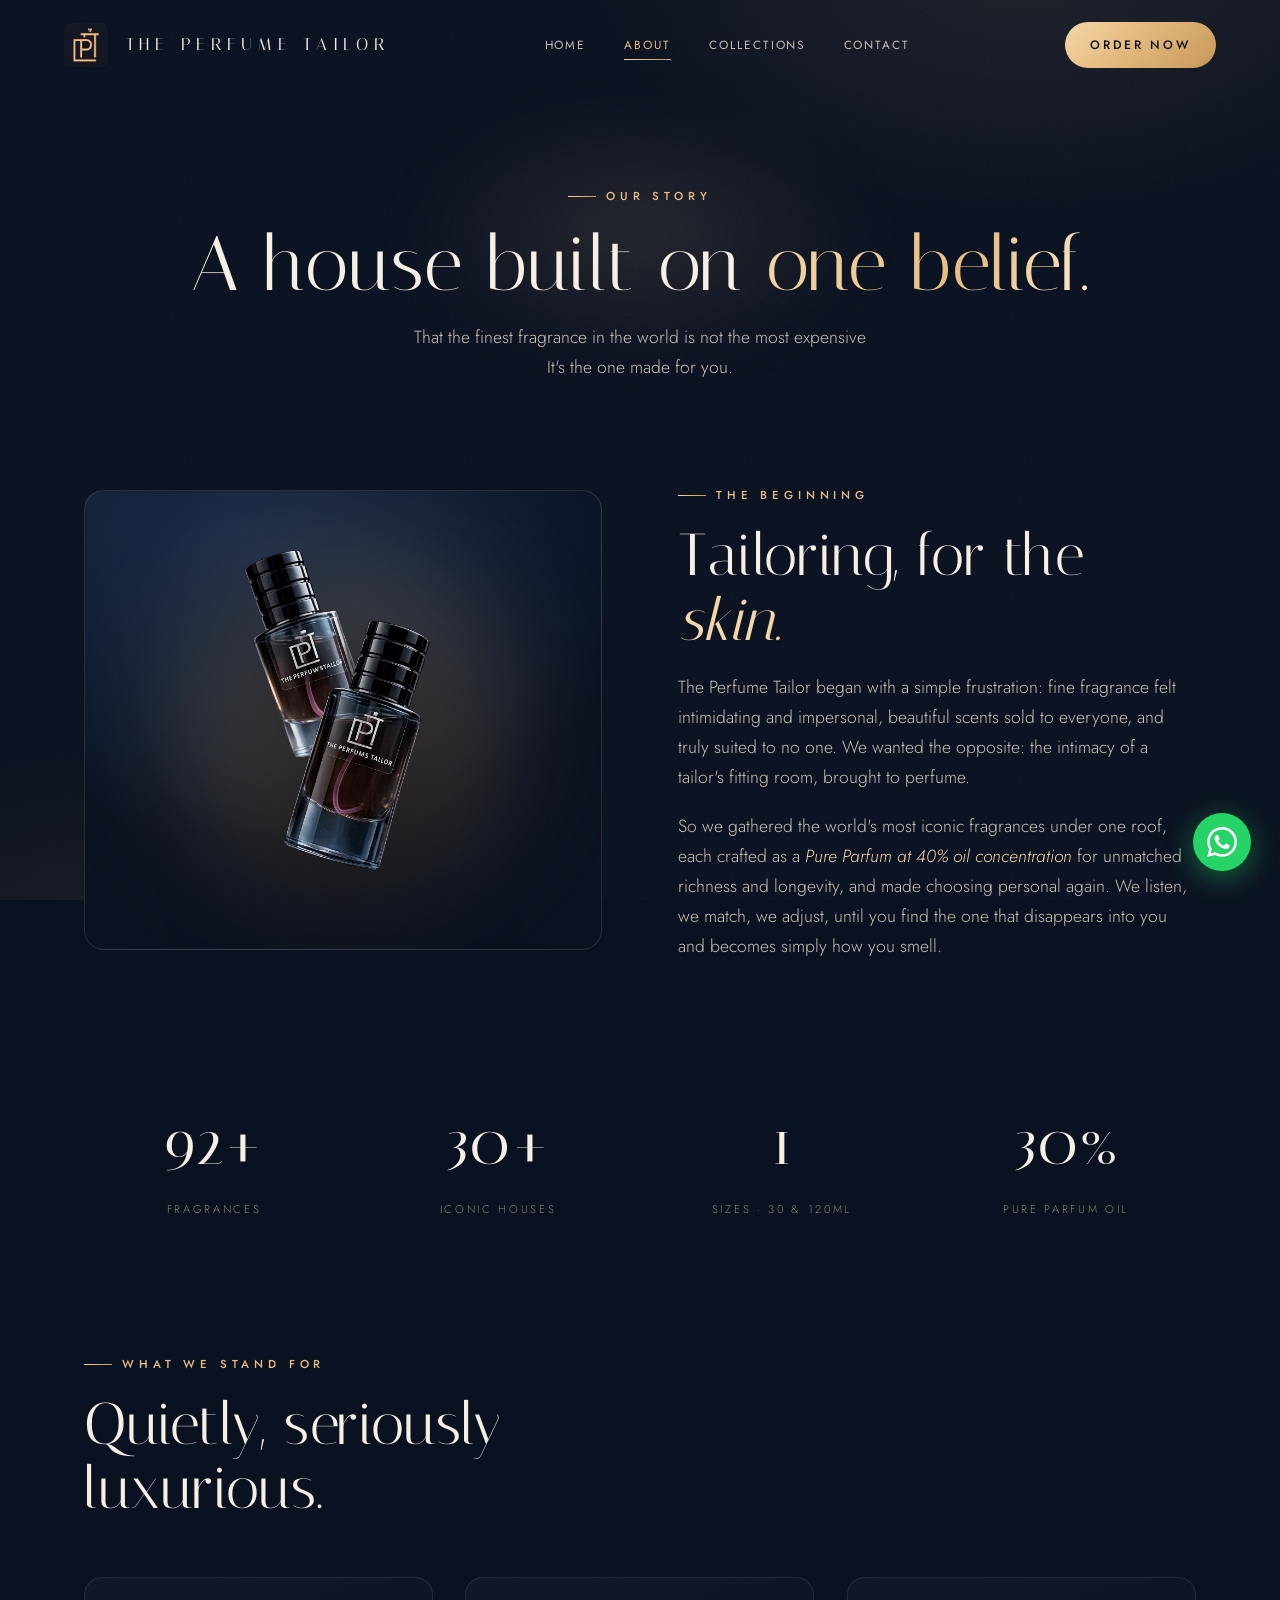
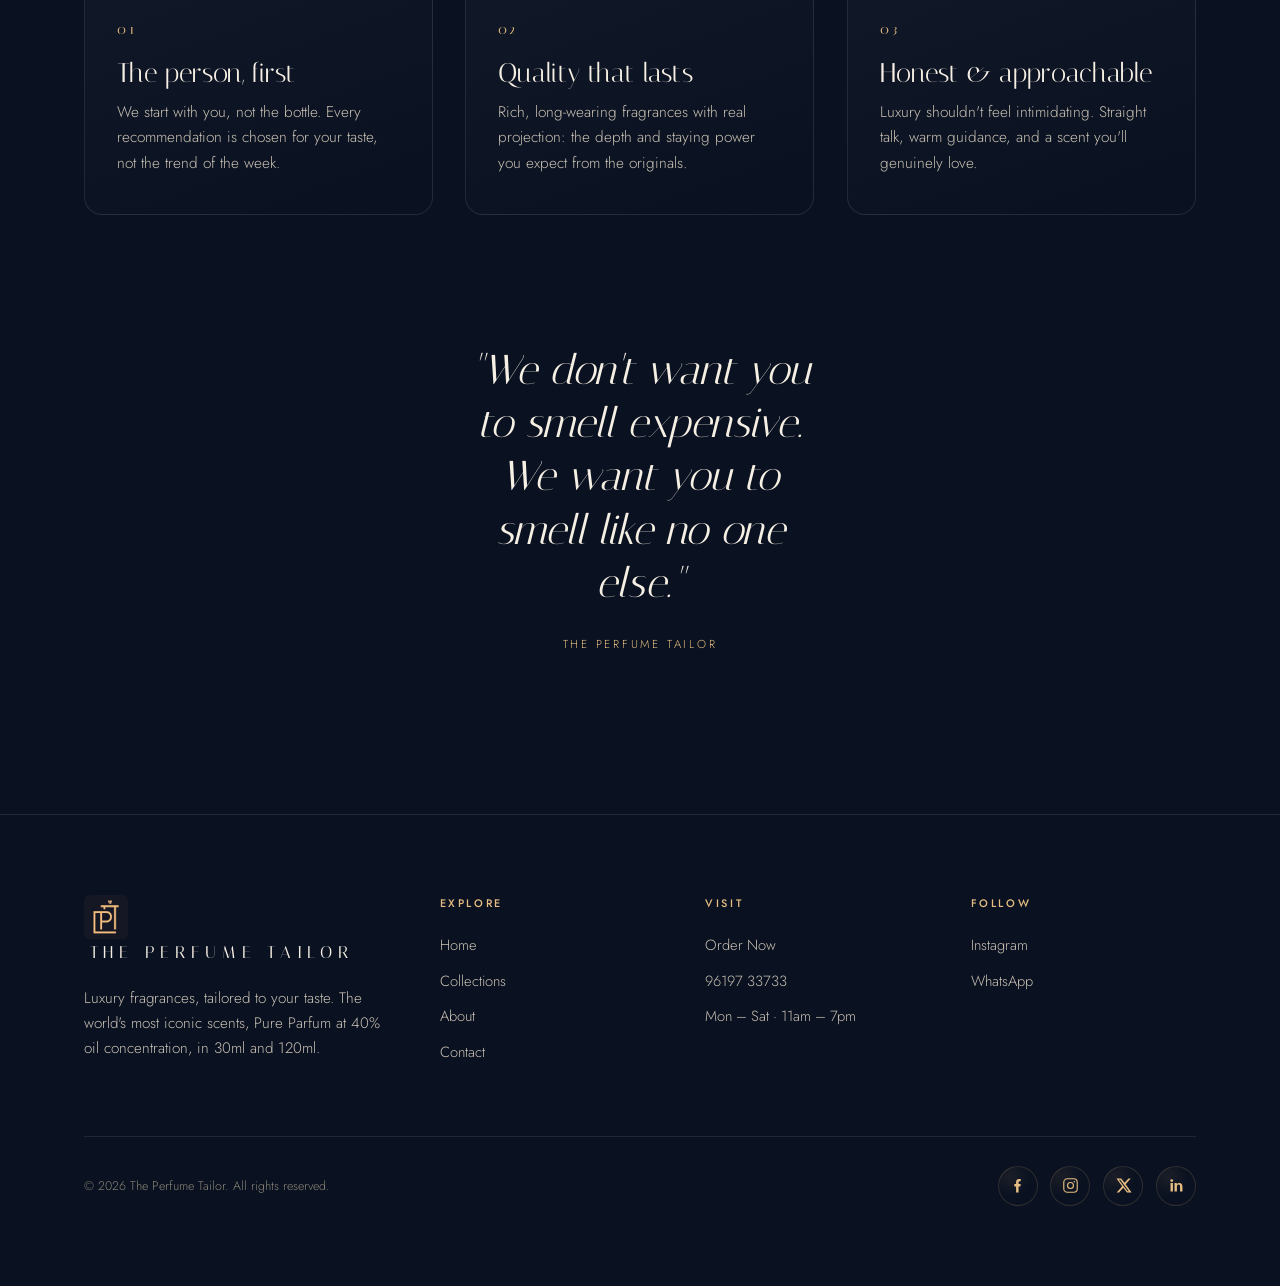
==== commit 2116221e: "Collections library: replace cliche emoji icons with elegant custom monoline SVGs matching site's ic" ====
--- a/about.html
+++ b/about.html
@@ -7,7 +7,7 @@
   <meta name="description" content="The story behind The Perfume Tailor: bringing the world's most iconic fragrances together, tailored to your taste." />
   <link rel="preconnect" href="https://fonts.googleapis.com" />
   <link rel="preconnect" href="https://fonts.gstatic.com" crossorigin />
-  <link rel="stylesheet" href="assets/css/style.css?v=20260732" />
+  <link rel="stylesheet" href="assets/css/style.css?v=20260733" />
   <link rel="icon" href="favicon.ico" sizes="any" />
   <link rel="icon" type="image/png" sizes="32x32" href="assets/img/favicon-32x32.png" />
   <link rel="icon" type="image/png" sizes="16x16" href="assets/img/favicon-16x16.png" />
@@ -112,7 +112,7 @@
     </div>
   </footer>
 
-  <script src="assets/js/main.js?v=20260732"></script>
+  <script src="assets/js/main.js?v=20260733"></script>
   <script src="assets/js/wa-float.js"></script>
 </body>
 </html>
--- a/assets/css/style.css
+++ b/assets/css/style.css
@@ -566,7 +566,15 @@
   transition: transform .4s var(--ease), border-color .4s, background .4s;
 }
 .lib-card:hover { transform: translateY(-4px); border-color: var(--line); background: rgba(230,189,131,0.05); }
-.lib-ic { font-size: 1.5rem; flex: none; filter: drop-shadow(0 6px 12px rgba(0,0,0,.4)); }
+.lib-card:hover .lib-ic { border-color: var(--gold); box-shadow: 0 0 18px rgba(230,189,131,0.2); }
+.lib-ic {
+  flex: none; width: 38px; height: 38px; padding: 9px;
+  display: flex; align-items: center; justify-content: center;
+  color: var(--gold); border: 1px solid var(--line); border-radius: 50%;
+  background: radial-gradient(80% 80% at 30% 25%, rgba(230,189,131,0.10), transparent 70%);
+  transition: border-color .4s var(--ease), box-shadow .4s var(--ease);
+}
+.lib-ic svg { width: 100%; height: 100%; }
 .lib-house { font-size: 0.6rem; letter-spacing: 0.2em; text-transform: uppercase; color: var(--gold); }
 .lib-card h3 { font-size: 1.12rem; line-height: 1.15; margin-top: 0.15rem; font-weight: 500; }
 .lib-tag {
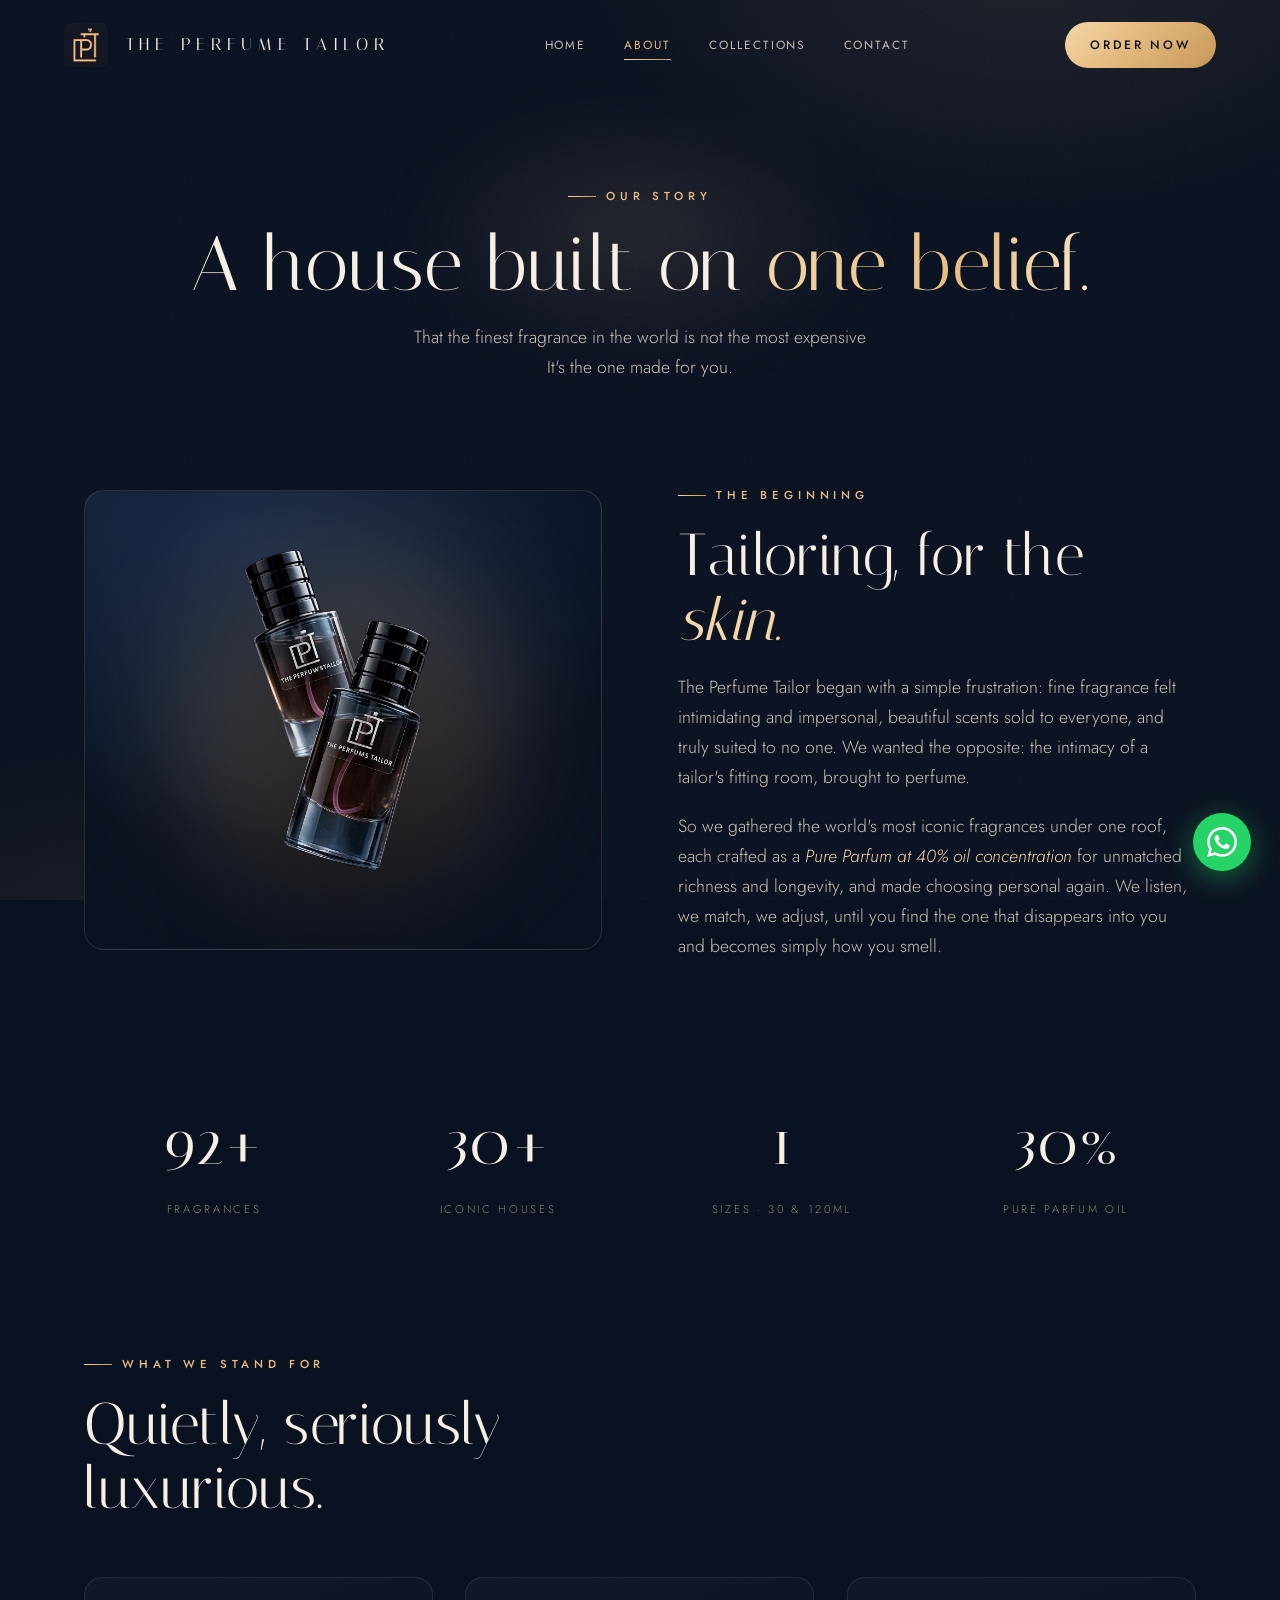
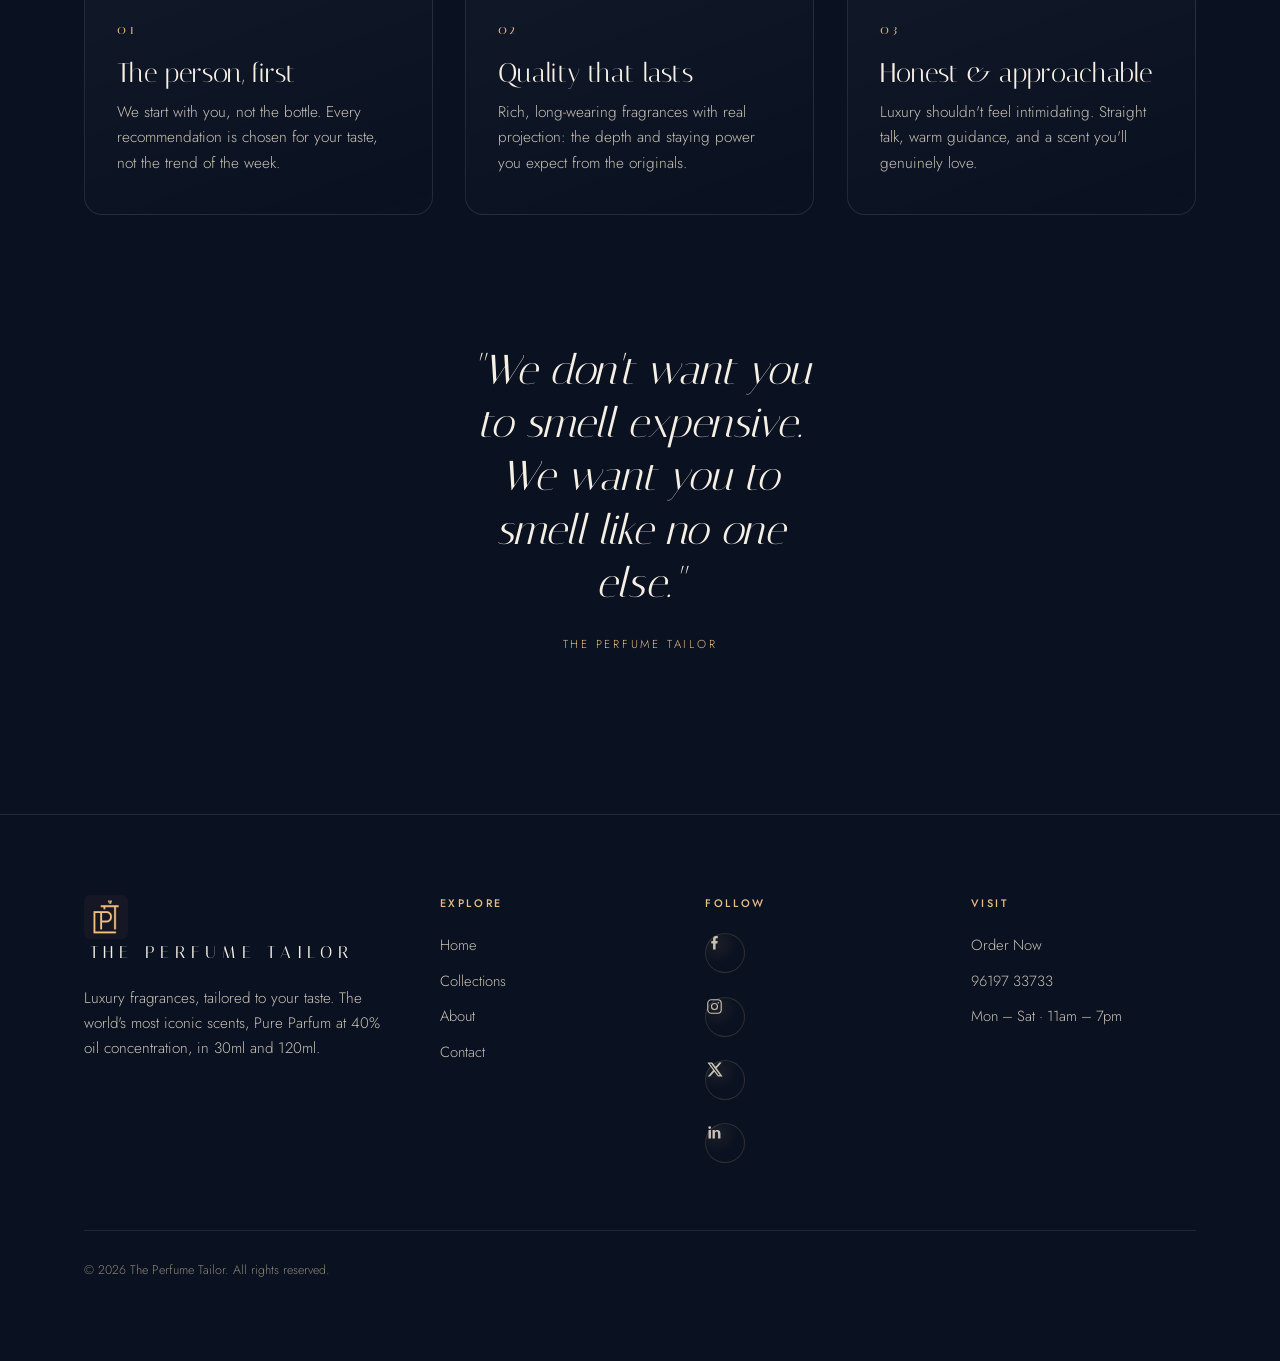
==== commit 595ddc78: "Footer: replace Follow column text links with vertical SVG social icons; reorder columns to Explore," ====
--- a/about.html
+++ b/about.html
@@ -7,7 +7,7 @@
   <meta name="description" content="The story behind The Perfume Tailor: bringing the world's most iconic fragrances together, tailored to your taste." />
   <link rel="preconnect" href="https://fonts.googleapis.com" />
   <link rel="preconnect" href="https://fonts.gstatic.com" crossorigin />
-  <link rel="stylesheet" href="assets/css/style.css?v=20260733" />
+  <link rel="stylesheet" href="assets/css/style.css?v=20260734" />
   <link rel="icon" href="favicon.ico" sizes="any" />
   <link rel="icon" type="image/png" sizes="32x32" href="assets/img/favicon-32x32.png" />
   <link rel="icon" type="image/png" sizes="16x16" href="assets/img/favicon-16x16.png" />
@@ -89,30 +89,32 @@
           <p class="about-blurb">Luxury fragrances, tailored to your taste. The world's most iconic scents, Pure Parfum at 40% oil concentration, in 30ml and 120ml.</p>
         </div>
         <div class="footer-col"><h4>Explore</h4><a href="index.html">Home</a><a href="collections.html">Collections</a><a href="about.html">About</a><a href="contact.html">Contact</a></div>
+        <div class="footer-col">
+          <h4>Follow</h4>
+          <div class="footer-socials">
+            <a class="social-ic" href="https://www.facebook.com/theperfumetailor" target="_blank" rel="noopener" aria-label="Facebook">
+              <svg viewBox="0 0 24 24" fill="currentColor"><path d="M13.5 22v-8.5H16l.5-3.5h-3V7.7c0-1 .3-1.7 1.7-1.7H16.6V2.8C16.3 2.8 15.3 2.7 14.1 2.7c-2.5 0-4.1 1.5-4.1 4.3V10H7.5v3.5H10V22h3.5Z"/></svg>
+            </a>
+            <a class="social-ic" href="https://www.instagram.com/theperfumetailor/" target="_blank" rel="noopener" aria-label="Instagram">
+              <svg viewBox="0 0 24 24" fill="none" stroke="currentColor" stroke-width="1.6"><rect x="2.5" y="2.5" width="19" height="19" rx="5"/><circle cx="12" cy="12" r="4.2"/><circle cx="17.4" cy="6.6" r="1.1" fill="currentColor" stroke="none"/></svg>
+            </a>
+            <a class="social-ic" href="https://x.com/theperfumetailor" target="_blank" rel="noopener" aria-label="X (Twitter)">
+              <svg viewBox="0 0 24 24" fill="currentColor"><path d="M18.9 2h3.3l-7.2 8.2L23.5 22h-6.6l-5.2-6.8L5.7 22H2.4l7.7-8.8L2 2h6.8l4.7 6.2L18.9 2Zm-1.2 18h1.8L7.4 3.9H5.5L17.7 20Z"/></svg>
+            </a>
+            <a class="social-ic" href="https://www.linkedin.com/company/theperfumetailor" target="_blank" rel="noopener" aria-label="LinkedIn">
+              <svg viewBox="0 0 24 24" fill="currentColor"><path d="M6.94 8.5H3.56V20.4h3.38V8.5ZM5.25 3.1a1.96 1.96 0 1 0 0 3.92 1.96 1.96 0 0 0 0-3.92ZM20.4 20.4h-3.37v-6.24c0-1.49-.03-3.4-2.07-3.4-2.08 0-2.4 1.62-2.4 3.3v6.34H9.2V8.5h3.24v1.63h.05c.45-.86 1.56-1.77 3.21-1.77 3.44 0 4.7 2.27 4.7 5.62v6.42Z"/></svg>
+            </a>
+          </div>
+        </div>
         <div class="footer-col"><h4>Visit</h4><a href="https://api.whatsapp.com/send/?phone=919619733733&text=Hi%20!%20I%27m%20looking%20to%20order%20a%20new%20perfume.&type=phone_number&app_absent=0" target="_blank" rel="noopener">Order Now</a><a href="tel:+919619733733">96197 33733</a><p>Mon – Sat · 11am – 7pm</p></div>
-        <div class="footer-col"><h4>Follow</h4><a href="https://www.instagram.com/theperfumetailor/" target="_blank" rel="noopener">Instagram</a><a href="https://api.whatsapp.com/send/?phone=919619733733&text=Hi!%20I'd%20love%20to%20find%20my%20perfect%20perfume.%20Could%20you%20help%20me%20choose%20the%20right%20fragrance%3F%20%F0%9F%8C%B8&type=phone_number&app_absent=0" target="_blank" rel="noopener">WhatsApp</a></div>
       </div>
       <div class="footer-bottom">
         <span>© <span data-year></span> The Perfume Tailor. All rights reserved.</span>
-        <div class="socials">
-          <a class="social-ic" href="https://www.facebook.com/theperfumetailor" target="_blank" rel="noopener" aria-label="Facebook">
-            <svg viewBox="0 0 24 24" fill="currentColor"><path d="M13.5 22v-8.5H16l.5-3.5h-3V7.7c0-1 .3-1.7 1.7-1.7H16.6V2.8C16.3 2.8 15.3 2.7 14.1 2.7c-2.5 0-4.1 1.5-4.1 4.3V10H7.5v3.5H10V22h3.5Z"/></svg>
-          </a>
-          <a class="social-ic" href="https://www.instagram.com/theperfumetailor/" target="_blank" rel="noopener" aria-label="Instagram">
-            <svg viewBox="0 0 24 24" fill="none" stroke="currentColor" stroke-width="1.6"><rect x="2.5" y="2.5" width="19" height="19" rx="5"/><circle cx="12" cy="12" r="4.2"/><circle cx="17.4" cy="6.6" r="1.1" fill="currentColor" stroke="none"/></svg>
-          </a>
-          <a class="social-ic" href="https://x.com/theperfumetailor" target="_blank" rel="noopener" aria-label="X (Twitter)">
-            <svg viewBox="0 0 24 24" fill="currentColor"><path d="M18.9 2h3.3l-7.2 8.2L23.5 22h-6.6l-5.2-6.8L5.7 22H2.4l7.7-8.8L2 2h6.8l4.7 6.2L18.9 2Zm-1.2 18h1.8L7.4 3.9H5.5L17.7 20Z"/></svg>
-          </a>
-          <a class="social-ic" href="https://www.linkedin.com/company/theperfumetailor" target="_blank" rel="noopener" aria-label="LinkedIn">
-            <svg viewBox="0 0 24 24" fill="currentColor"><path d="M6.94 8.5H3.56V20.4h3.38V8.5ZM5.25 3.1a1.96 1.96 0 1 0 0 3.92 1.96 1.96 0 0 0 0-3.92ZM20.4 20.4h-3.37v-6.24c0-1.49-.03-3.4-2.07-3.4-2.08 0-2.4 1.62-2.4 3.3v6.34H9.2V8.5h3.24v1.63h.05c.45-.86 1.56-1.77 3.21-1.77 3.44 0 4.7 2.27 4.7 5.62v6.42Z"/></svg>
-          </a>
-        </div>
       </div>
     </div>
   </footer>
 
-  <script src="assets/js/main.js?v=20260733"></script>
+  <script src="assets/js/main.js?v=20260734"></script>
   <script src="assets/js/wa-float.js"></script>
 </body>
 </html>
--- a/assets/css/style.css
+++ b/assets/css/style.css
@@ -807,6 +807,9 @@
 .footer-bottom { display: flex; justify-content: space-between; align-items: center; margin-top: 3.5rem; padding-top: 1.8rem; border-top: 1px solid var(--line-soft); font-size: 0.78rem; color: var(--muted); flex-wrap: wrap; gap: 1rem; }
 .footer-bottom .socials { display: flex; gap: 0.8rem; }
 
+/* Vertical social icon stack inside the "Follow" footer column */
+.footer-socials { display: flex; flex-direction: column; align-items: flex-start; gap: 0.75rem; }
+
 /* Circular social icon buttons — gold outline, fills gold on hover */
 .social-ic {
   display: flex; align-items: center; justify-content: center;
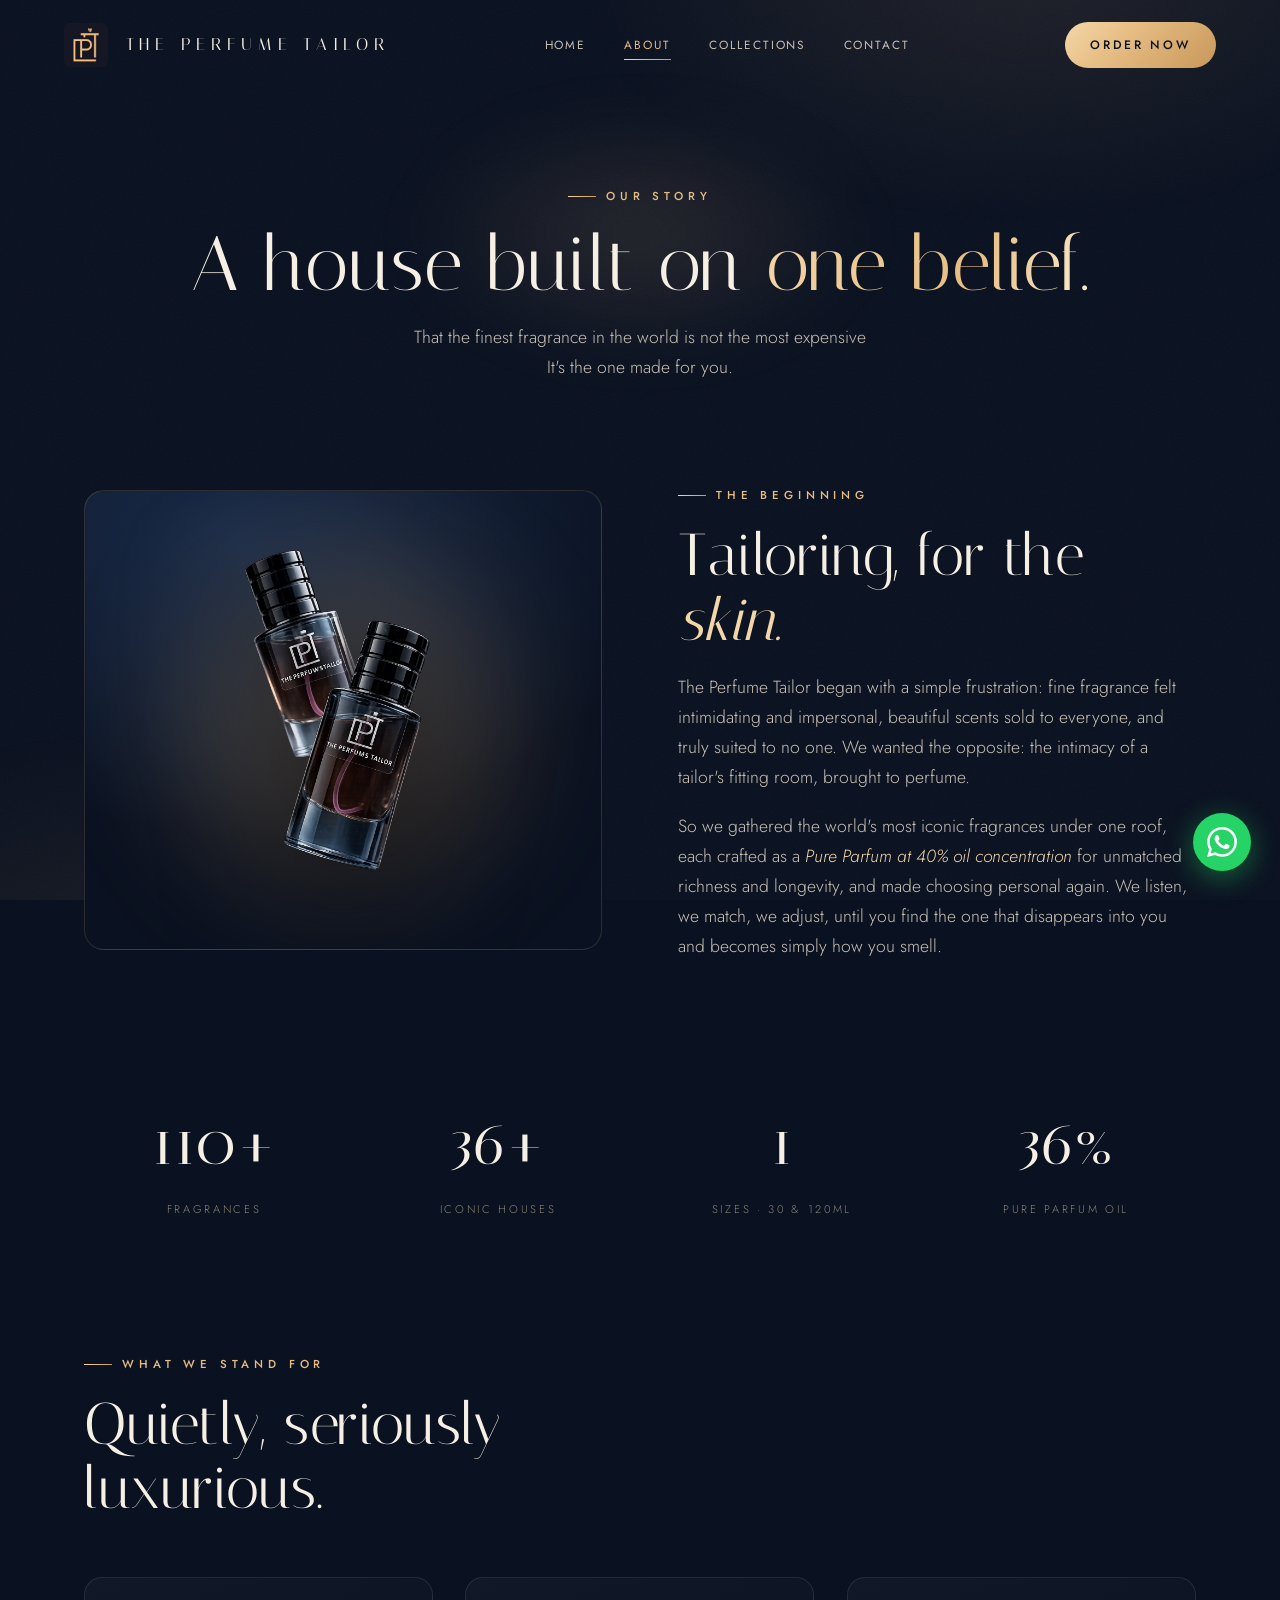
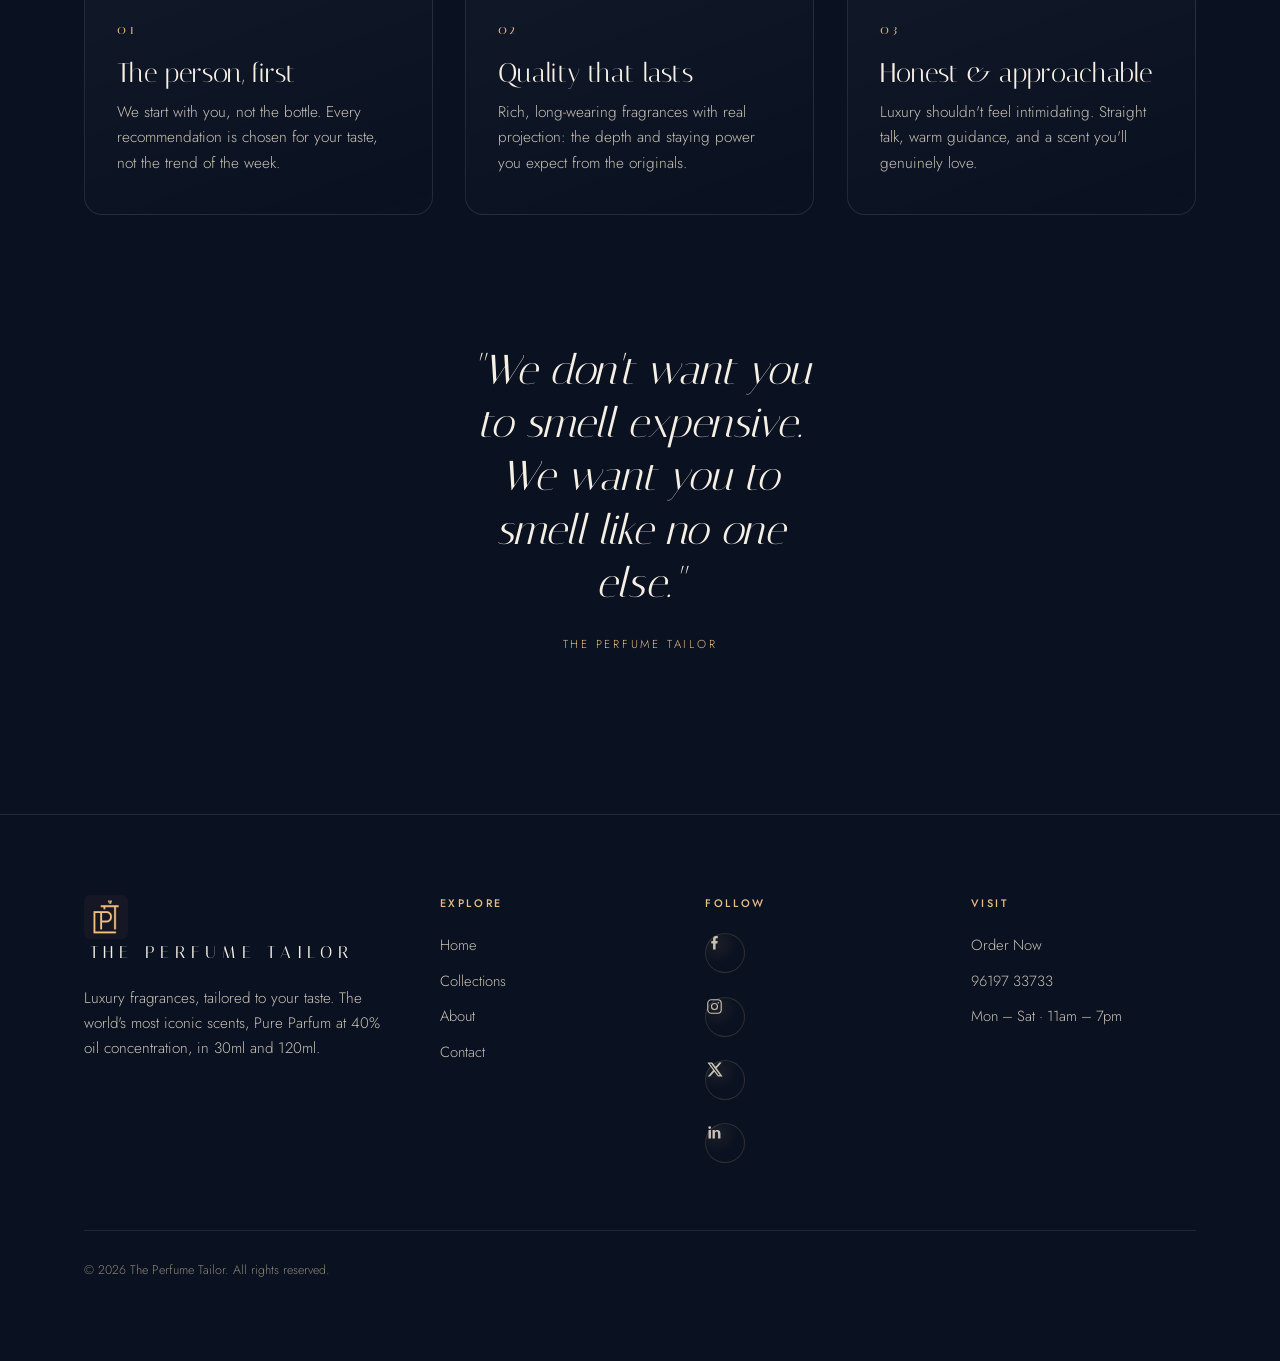
==== commit 2bb1b833: "Intro bg: left-to-right gradient #101920 to #222c3e with soft blend into video edges" ====
--- a/about.html
+++ b/about.html
@@ -7,7 +7,7 @@
   <meta name="description" content="The story behind The Perfume Tailor: bringing the world's most iconic fragrances together, tailored to your taste." />
   <link rel="preconnect" href="https://fonts.googleapis.com" />
   <link rel="preconnect" href="https://fonts.gstatic.com" crossorigin />
-  <link rel="stylesheet" href="assets/css/style.css?v=20260734" />
+  <link rel="stylesheet" href="assets/css/style.css?v=20260735" />
   <link rel="icon" href="favicon.ico" sizes="any" />
   <link rel="icon" type="image/png" sizes="32x32" href="assets/img/favicon-32x32.png" />
   <link rel="icon" type="image/png" sizes="16x16" href="assets/img/favicon-16x16.png" />
@@ -114,7 +114,7 @@
     </div>
   </footer>
 
-  <script src="assets/js/main.js?v=20260734"></script>
+  <script src="assets/js/main.js?v=20260735"></script>
   <script src="assets/js/wa-float.js"></script>
 </body>
 </html>
--- a/assets/css/style.css
+++ b/assets/css/style.css
@@ -407,7 +407,8 @@
   width: 100vw;
   height: 100vh;      /* fallback */
   height: 100dvh;     /* fills to true bottom on mobile — no gap */
-  background: #374559;
+  /* Left side #101920 → right side #222c3e */
+  background: linear-gradient(to right, #101920 0%, #222c3e 100%);
   overflow: hidden;
   pointer-events: all;
   opacity: 1;
@@ -420,18 +421,24 @@
   width: 100%; height: 100%;
   z-index: 1;
   /* Big / landscape screens: show the WHOLE portrait video centred, with the
-     brand navy filling the sides (letterbox) — no cropping, no zoom. */
+     two-tone gradient filling the sides — no cropping, no zoom. */
   object-fit: contain;
   object-position: center center;
   display: block;
-  background: #374559;
-}
-/* Soft vignette that blends the video edges into the background color
-   instead of a hard seam at the letterbox border. */
+  background: transparent;      /* let the parent gradient show through */
+}
+/* Blend the two side colours softly onto the video edges so there is no
+   hard letterbox seam — dark left fades in, lighter right fades in. */
 #site-intro::after {
   content: "";
   position: absolute; inset: 0; z-index: 2; pointer-events: none;
-  background: radial-gradient(ellipse 72% 68% at center, transparent 55%, #374559 100%);
+  background: linear-gradient(
+    to right,
+    #101920 0%,
+    rgba(16, 25, 32, 0) 28%,
+    rgba(34, 44, 62, 0) 72%,
+    #222c3e 100%
+  );
 }
 
 /* Phones & sub-tablet (portrait): fill the screen edge-to-edge, no bars */
@@ -448,9 +455,15 @@
     object-fit: cover;           /* fill the phone screen completely */
     object-position: center center;
   }
-  /* Video already fills edge-to-edge here, so keep the vignette gentle */
+  /* Video fills edge-to-edge here, so keep the side blend subtle */
   #site-intro::after {
-    background: radial-gradient(ellipse 90% 85% at center, transparent 70%, rgba(55,69,89,0.9) 100%);
+    background: linear-gradient(
+      to right,
+      #101920 0%,
+      rgba(16, 25, 32, 0) 16%,
+      rgba(34, 44, 62, 0) 84%,
+      #222c3e 100%
+    );
   }
 }
 
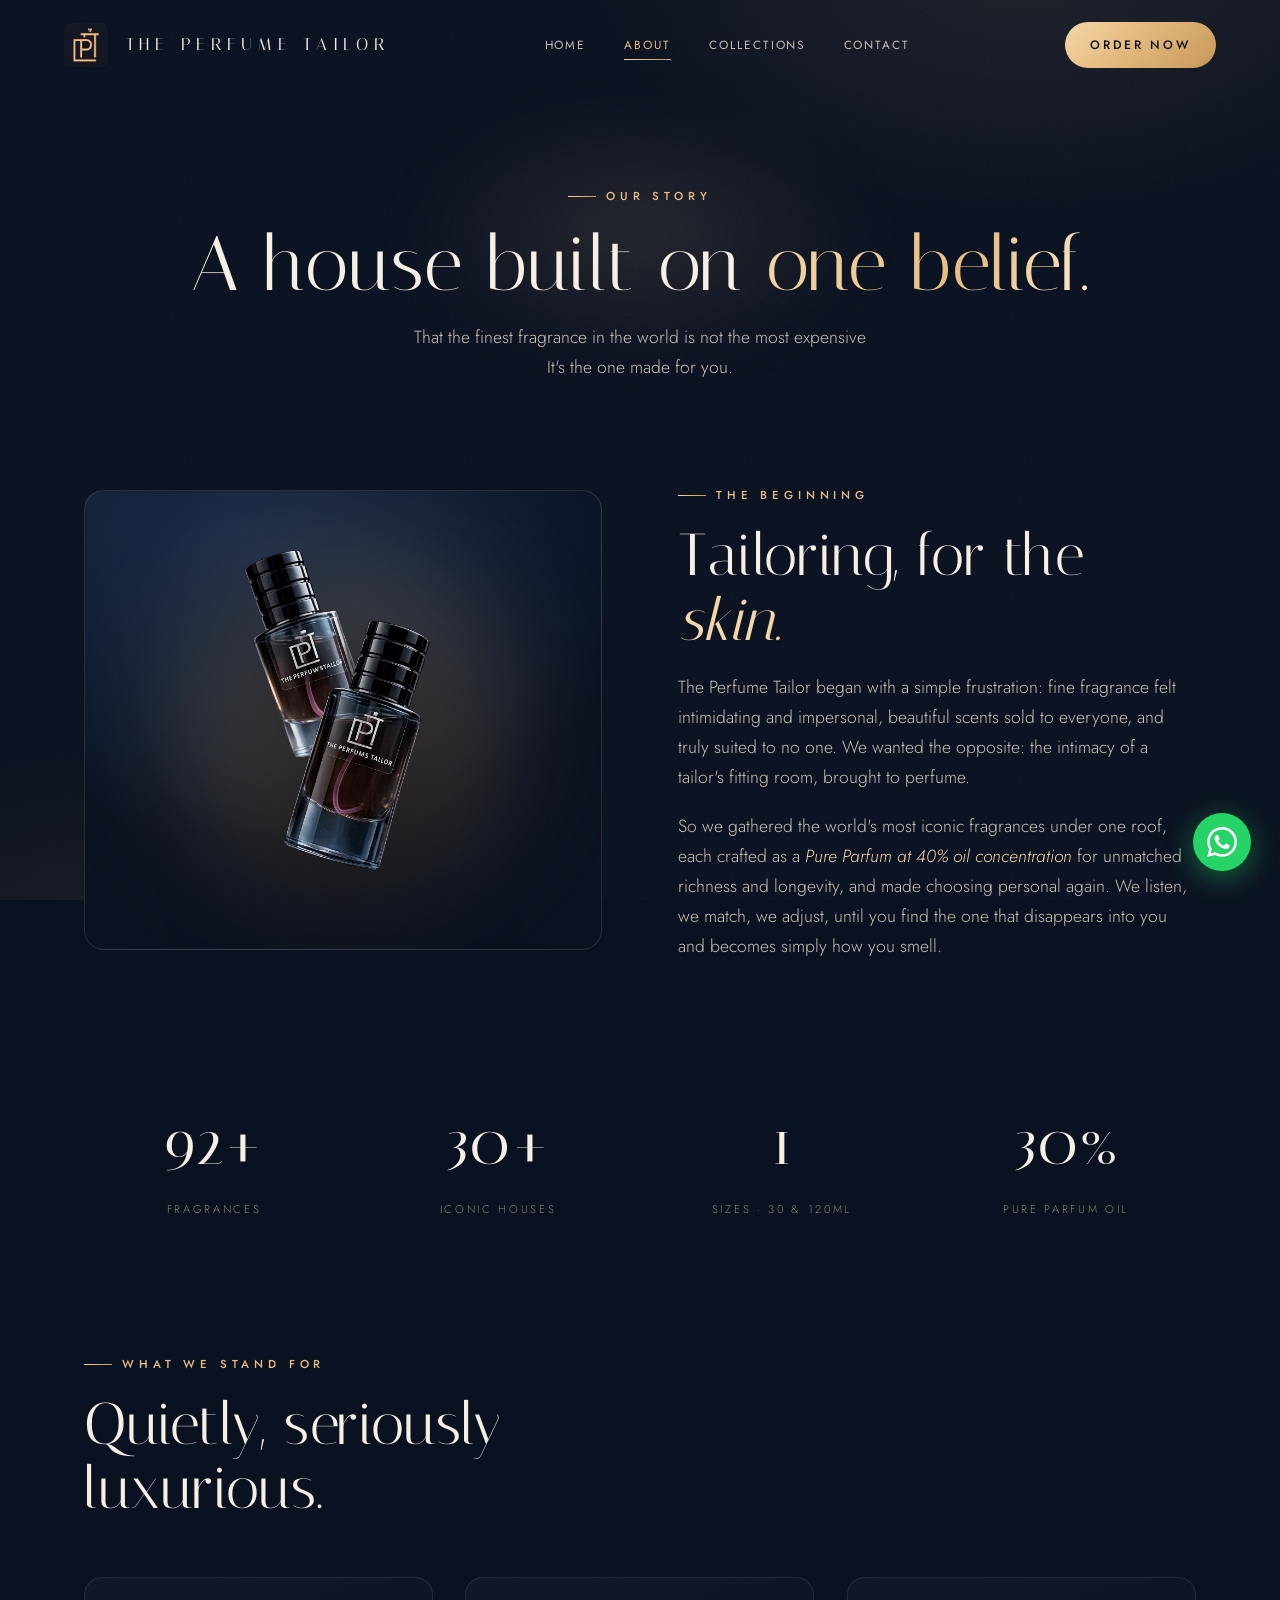
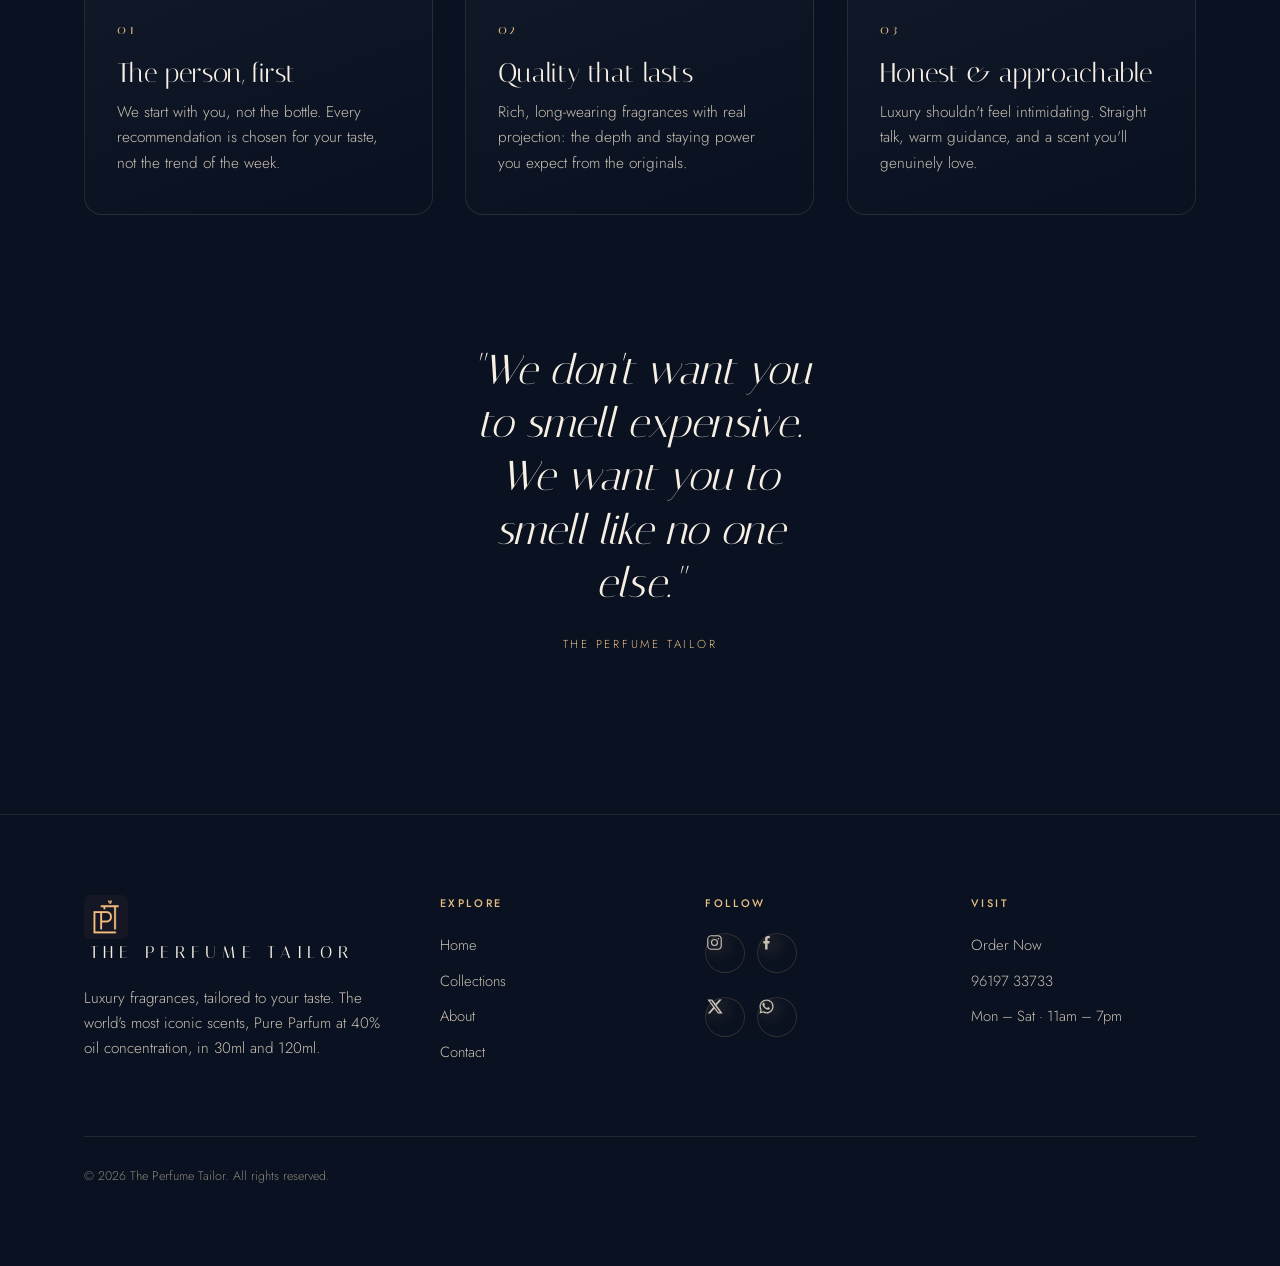
==== commit 9ed09bbf: "Footer socials: 2x2 grid (Instagram/Facebook, X/WhatsApp), remove LinkedIn add WhatsApp; center Most" ====
--- a/about.html
+++ b/about.html
@@ -7,7 +7,7 @@
   <meta name="description" content="The story behind The Perfume Tailor: bringing the world's most iconic fragrances together, tailored to your taste." />
   <link rel="preconnect" href="https://fonts.googleapis.com" />
   <link rel="preconnect" href="https://fonts.gstatic.com" crossorigin />
-  <link rel="stylesheet" href="assets/css/style.css?v=20260735" />
+  <link rel="stylesheet" href="assets/css/style.css?v=20260736" />
   <link rel="icon" href="favicon.ico" sizes="any" />
   <link rel="icon" type="image/png" sizes="32x32" href="assets/img/favicon-32x32.png" />
   <link rel="icon" type="image/png" sizes="16x16" href="assets/img/favicon-16x16.png" />
@@ -92,17 +92,17 @@
         <div class="footer-col">
           <h4>Follow</h4>
           <div class="footer-socials">
+            <a class="social-ic" href="https://www.instagram.com/theperfumetailor/" target="_blank" rel="noopener" aria-label="Instagram">
+              <svg viewBox="0 0 24 24" fill="none" stroke="currentColor" stroke-width="1.6"><rect x="2.5" y="2.5" width="19" height="19" rx="5"/><circle cx="12" cy="12" r="4.2"/><circle cx="17.4" cy="6.6" r="1.1" fill="currentColor" stroke="none"/></svg>
+            </a>
             <a class="social-ic" href="https://www.facebook.com/theperfumetailor" target="_blank" rel="noopener" aria-label="Facebook">
               <svg viewBox="0 0 24 24" fill="currentColor"><path d="M13.5 22v-8.5H16l.5-3.5h-3V7.7c0-1 .3-1.7 1.7-1.7H16.6V2.8C16.3 2.8 15.3 2.7 14.1 2.7c-2.5 0-4.1 1.5-4.1 4.3V10H7.5v3.5H10V22h3.5Z"/></svg>
-            </a>
-            <a class="social-ic" href="https://www.instagram.com/theperfumetailor/" target="_blank" rel="noopener" aria-label="Instagram">
-              <svg viewBox="0 0 24 24" fill="none" stroke="currentColor" stroke-width="1.6"><rect x="2.5" y="2.5" width="19" height="19" rx="5"/><circle cx="12" cy="12" r="4.2"/><circle cx="17.4" cy="6.6" r="1.1" fill="currentColor" stroke="none"/></svg>
             </a>
             <a class="social-ic" href="https://x.com/theperfumetailor" target="_blank" rel="noopener" aria-label="X (Twitter)">
               <svg viewBox="0 0 24 24" fill="currentColor"><path d="M18.9 2h3.3l-7.2 8.2L23.5 22h-6.6l-5.2-6.8L5.7 22H2.4l7.7-8.8L2 2h6.8l4.7 6.2L18.9 2Zm-1.2 18h1.8L7.4 3.9H5.5L17.7 20Z"/></svg>
             </a>
-            <a class="social-ic" href="https://www.linkedin.com/company/theperfumetailor" target="_blank" rel="noopener" aria-label="LinkedIn">
-              <svg viewBox="0 0 24 24" fill="currentColor"><path d="M6.94 8.5H3.56V20.4h3.38V8.5ZM5.25 3.1a1.96 1.96 0 1 0 0 3.92 1.96 1.96 0 0 0 0-3.92ZM20.4 20.4h-3.37v-6.24c0-1.49-.03-3.4-2.07-3.4-2.08 0-2.4 1.62-2.4 3.3v6.34H9.2V8.5h3.24v1.63h.05c.45-.86 1.56-1.77 3.21-1.77 3.44 0 4.7 2.27 4.7 5.62v6.42Z"/></svg>
+            <a class="social-ic" href="https://api.whatsapp.com/send/?phone=919619733733&text=Hi!%20I'd%20love%20to%20find%20my%20perfect%20perfume.%20Could%20you%20help%20me%20choose%20the%20right%20fragrance%3F%20%F0%9F%8C%B8&type=phone_number&app_absent=0" target="_blank" rel="noopener" aria-label="WhatsApp">
+              <svg viewBox="0 0 24 24" fill="currentColor"><path d="M12.04 2C6.58 2 2.13 6.45 2.13 11.91c0 1.76.46 3.45 1.32 4.95L2 22l5.25-1.38a9.9 9.9 0 0 0 4.79 1.22h.01c5.46 0 9.91-4.45 9.91-9.91 0-2.65-1.03-5.14-2.9-7.01A9.82 9.82 0 0 0 12.04 2Zm0 1.8c2.16 0 4.19.84 5.72 2.37a8.06 8.06 0 0 1 2.37 5.73c0 4.46-3.63 8.09-8.09 8.09h-.01a8.2 8.2 0 0 1-4.18-1.15l-.3-.18-3.11.82.83-3.04-.2-.31a8.02 8.02 0 0 1-1.26-4.32c0-4.46 3.63-8.09 8.09-8.09Zm4.68 10.29c-.06-.11-.24-.18-.5-.31-.26-.13-1.53-.75-1.77-.84-.24-.09-.41-.13-.58.13-.17.26-.67.84-.82 1.01-.15.17-.3.19-.56.06-.26-.13-1.09-.4-2.07-1.28-.77-.68-1.28-1.53-1.43-1.79-.15-.26-.02-.4.11-.53.12-.12.26-.3.39-.46.13-.15.17-.26.26-.43.09-.17.04-.32-.02-.45-.06-.13-.58-1.4-.8-1.92-.21-.5-.42-.43-.58-.44l-.5-.01c-.17 0-.45.06-.68.32-.24.26-.9.88-.9 2.15s.92 2.5 1.05 2.66c.13.17 1.82 2.78 4.4 3.9.61.27 1.09.43 1.47.55.62.2 1.18.17 1.62.1.49-.07 1.53-.62 1.75-1.23.22-.6.22-1.12.15-1.23Z"/></svg>
             </a>
           </div>
         </div>
@@ -114,7 +114,7 @@
     </div>
   </footer>
 
-  <script src="assets/js/main.js?v=20260735"></script>
+  <script src="assets/js/main.js?v=20260736"></script>
   <script src="assets/js/wa-float.js"></script>
 </body>
 </html>
--- a/assets/css/style.css
+++ b/assets/css/style.css
@@ -820,8 +820,12 @@
 .footer-bottom { display: flex; justify-content: space-between; align-items: center; margin-top: 3.5rem; padding-top: 1.8rem; border-top: 1px solid var(--line-soft); font-size: 0.78rem; color: var(--muted); flex-wrap: wrap; gap: 1rem; }
 .footer-bottom .socials { display: flex; gap: 0.8rem; }
 
-/* Vertical social icon stack inside the "Follow" footer column */
-.footer-socials { display: flex; flex-direction: column; align-items: flex-start; gap: 0.75rem; }
+/* Social icons in a 2×2 grid inside the "Follow" footer column */
+.footer-socials {
+  display: grid;
+  grid-template-columns: repeat(2, max-content);
+  gap: 0.75rem;
+}
 
 /* Circular social icon buttons — gold outline, fills gold on hover */
 .social-ic {
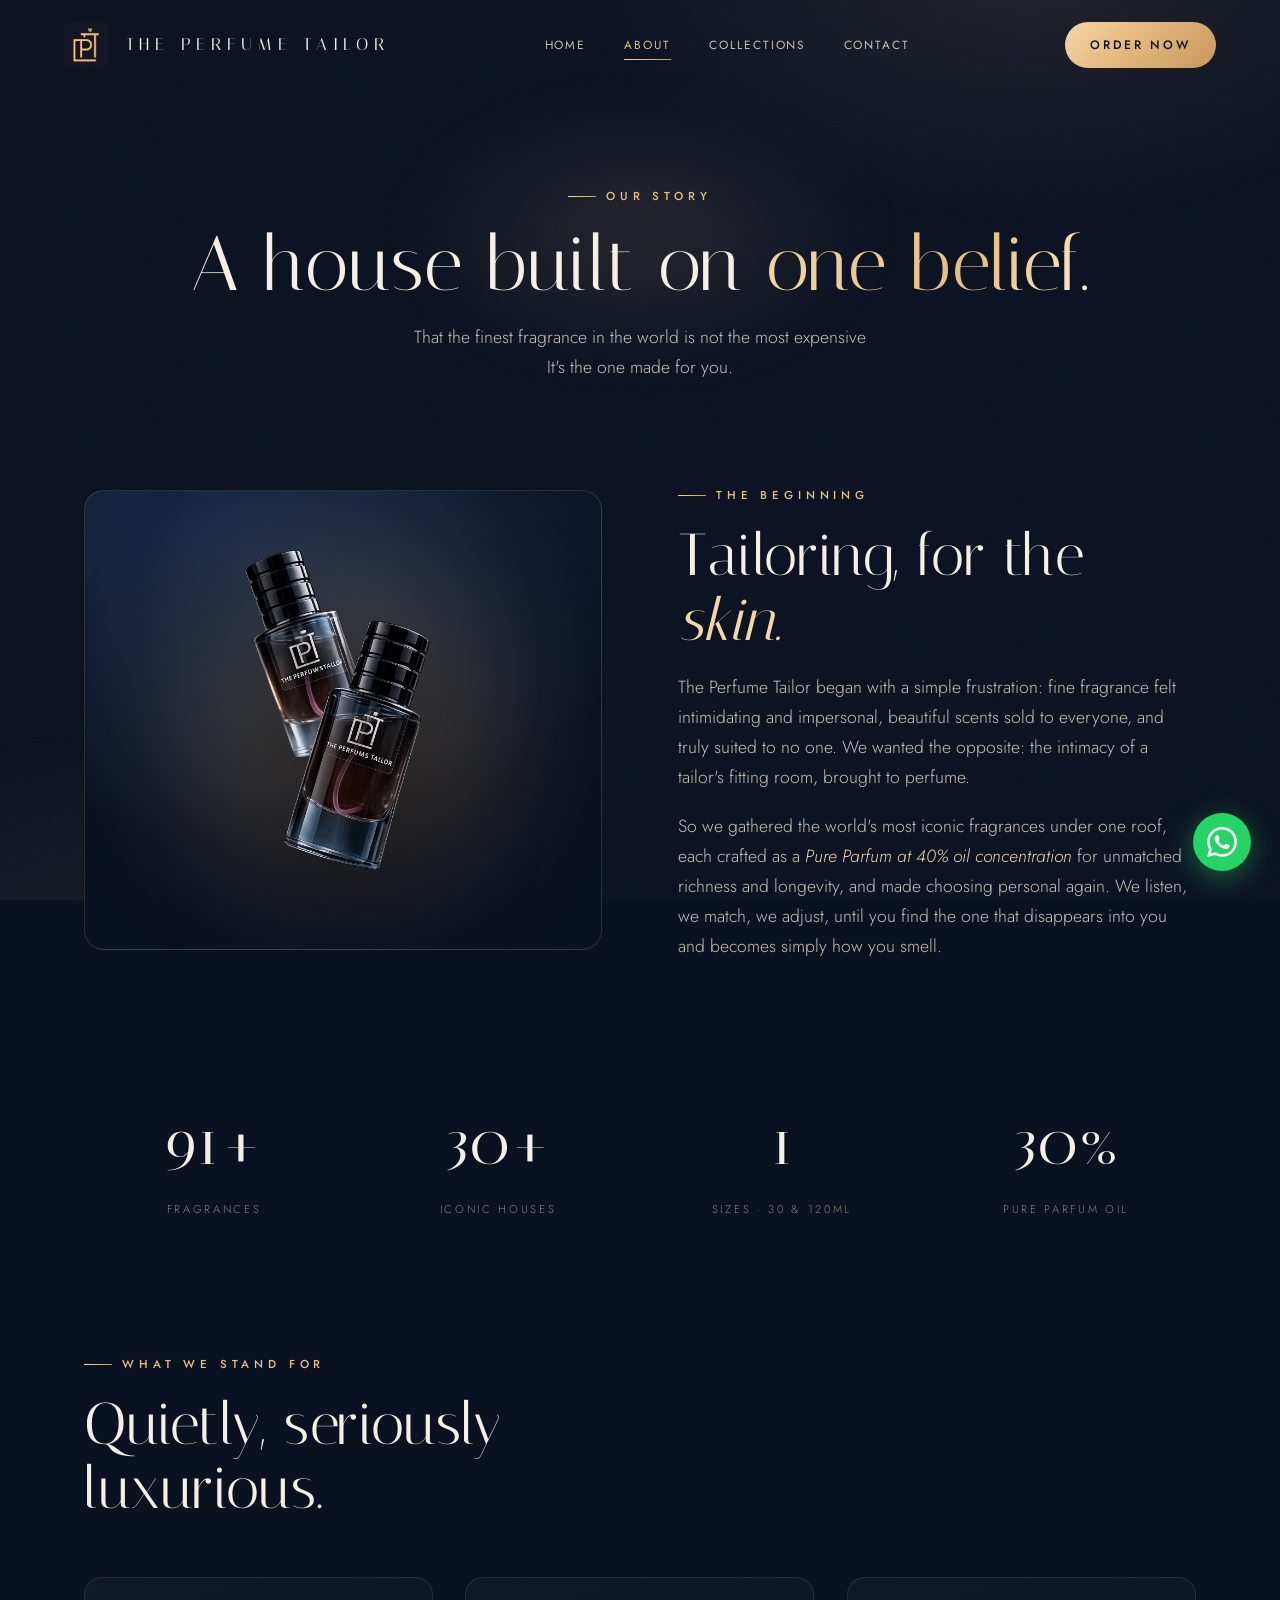
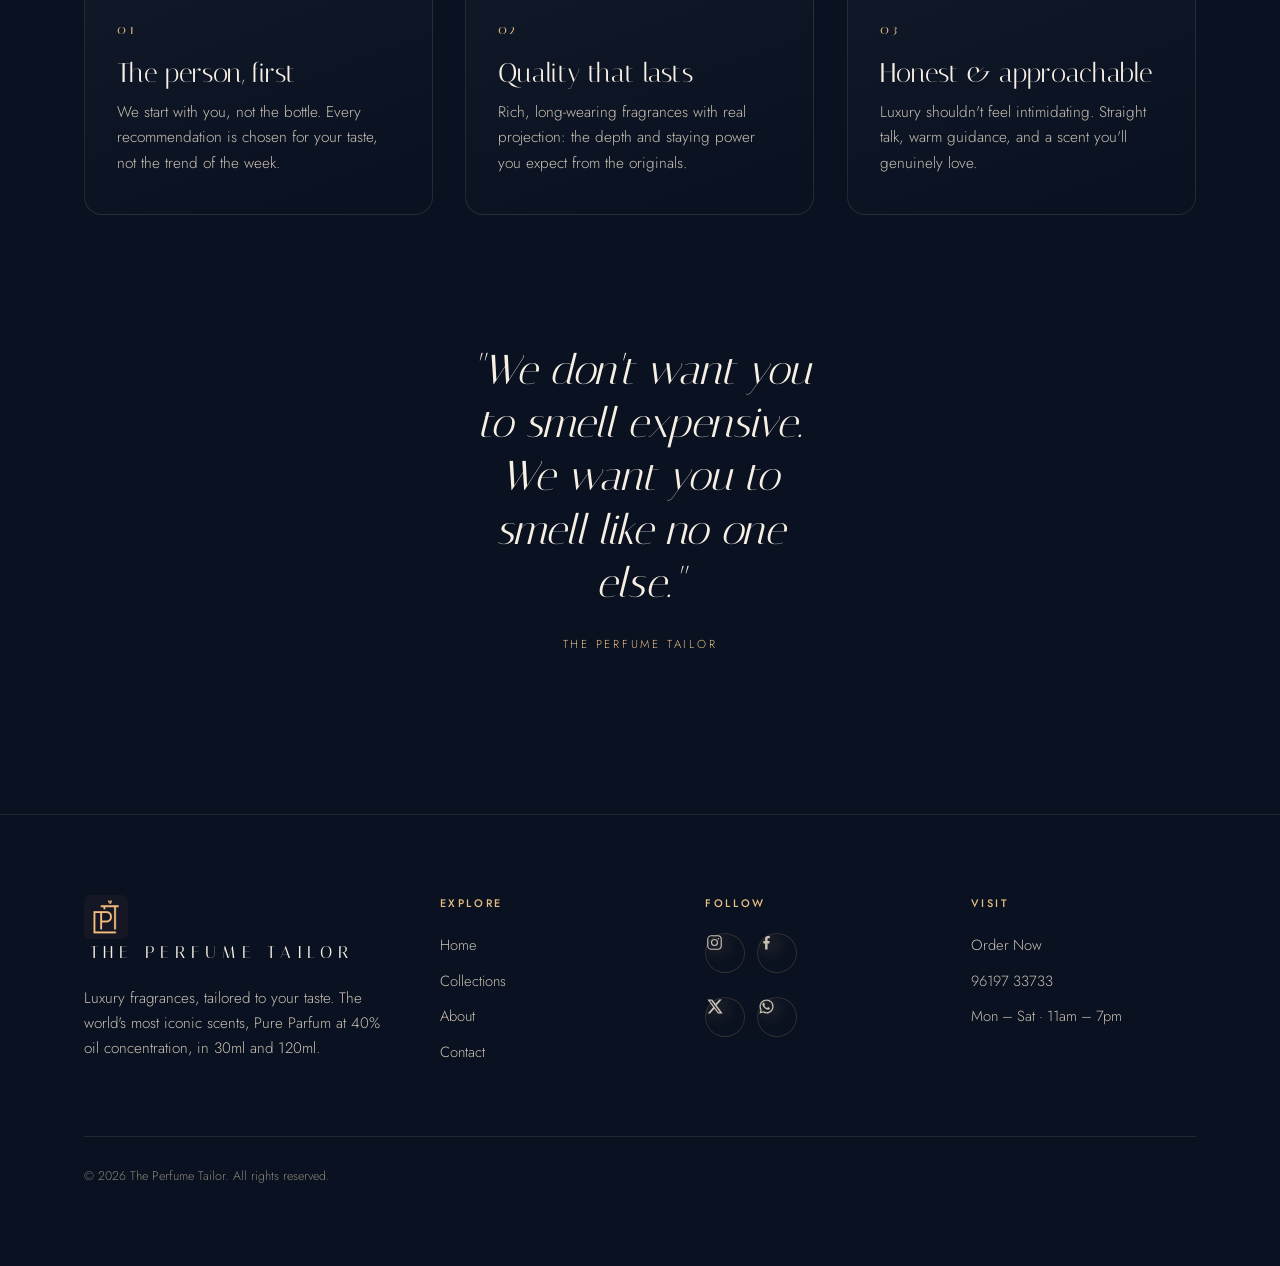
==== commit 1e63c30d: "Intro: feather video's real left/right edges with mask-image so they dissolve into the gradient bg (" ====
--- a/about.html
+++ b/about.html
@@ -7,7 +7,7 @@
   <meta name="description" content="The story behind The Perfume Tailor: bringing the world's most iconic fragrances together, tailored to your taste." />
   <link rel="preconnect" href="https://fonts.googleapis.com" />
   <link rel="preconnect" href="https://fonts.gstatic.com" crossorigin />
-  <link rel="stylesheet" href="assets/css/style.css?v=20260736" />
+  <link rel="stylesheet" href="assets/css/style.css?v=20260737" />
   <link rel="icon" href="favicon.ico" sizes="any" />
   <link rel="icon" type="image/png" sizes="32x32" href="assets/img/favicon-32x32.png" />
   <link rel="icon" type="image/png" sizes="16x16" href="assets/img/favicon-16x16.png" />
@@ -114,7 +114,7 @@
     </div>
   </footer>
 
-  <script src="assets/js/main.js?v=20260736"></script>
+  <script src="assets/js/main.js?v=20260737"></script>
   <script src="assets/js/wa-float.js"></script>
 </body>
 </html>
--- a/assets/css/style.css
+++ b/assets/css/style.css
@@ -415,33 +415,25 @@
   transition: opacity 0.7s ease;
 }
 #site-intro.intro-exit { opacity: 0; pointer-events: none; }
+/* Desktop / landscape: the video is sized to its own (portrait) width and
+   centred, so its actual left & right edges can be feathered with a mask that
+   dissolves them straight into the two-tone background gradient — no seam. */
 .intro-video {
   position: absolute;
-  top: 0; left: 0;
-  width: 100%; height: 100%;
+  top: 0; left: 50%;
+  transform: translateX(-50%);
+  height: 100%; width: auto;
+  max-width: 100%;
   z-index: 1;
-  /* Big / landscape screens: show the WHOLE portrait video centred, with the
-     two-tone gradient filling the sides — no cropping, no zoom. */
-  object-fit: contain;
+  object-fit: cover;
   object-position: center center;
   display: block;
   background: transparent;      /* let the parent gradient show through */
-}
-/* Blend the two side colours softly onto the video edges so there is no
-   hard letterbox seam — dark left fades in, lighter right fades in. */
-#site-intro::after {
-  content: "";
-  position: absolute; inset: 0; z-index: 2; pointer-events: none;
-  background: linear-gradient(
-    to right,
-    #101920 0%,
-    rgba(16, 25, 32, 0) 28%,
-    rgba(34, 44, 62, 0) 72%,
-    #222c3e 100%
-  );
-}
-
-/* Phones & sub-tablet (portrait): fill the screen edge-to-edge, no bars */
+  -webkit-mask-image: linear-gradient(to right, transparent 0%, #000 15%, #000 85%, transparent 100%);
+          mask-image: linear-gradient(to right, transparent 0%, #000 15%, #000 85%, transparent 100%);
+}
+
+/* Phones & sub-tablet (portrait): fill the screen edge-to-edge, no mask */
 @media (max-width: 1024px) {
   #site-intro {
     width: 100vw;
@@ -450,20 +442,13 @@
     height: 100dvh;  /* dynamic — fills to the true bottom, no gap */
   }
   .intro-video {
+    left: 0; transform: none;
     width: 100%; height: 100%;
     min-width: 100%; min-height: 100%;
     object-fit: cover;           /* fill the phone screen completely */
     object-position: center center;
-  }
-  /* Video fills edge-to-edge here, so keep the side blend subtle */
-  #site-intro::after {
-    background: linear-gradient(
-      to right,
-      #101920 0%,
-      rgba(16, 25, 32, 0) 16%,
-      rgba(34, 44, 62, 0) 84%,
-      #222c3e 100%
-    );
+    -webkit-mask-image: none;
+            mask-image: none;
   }
 }
 
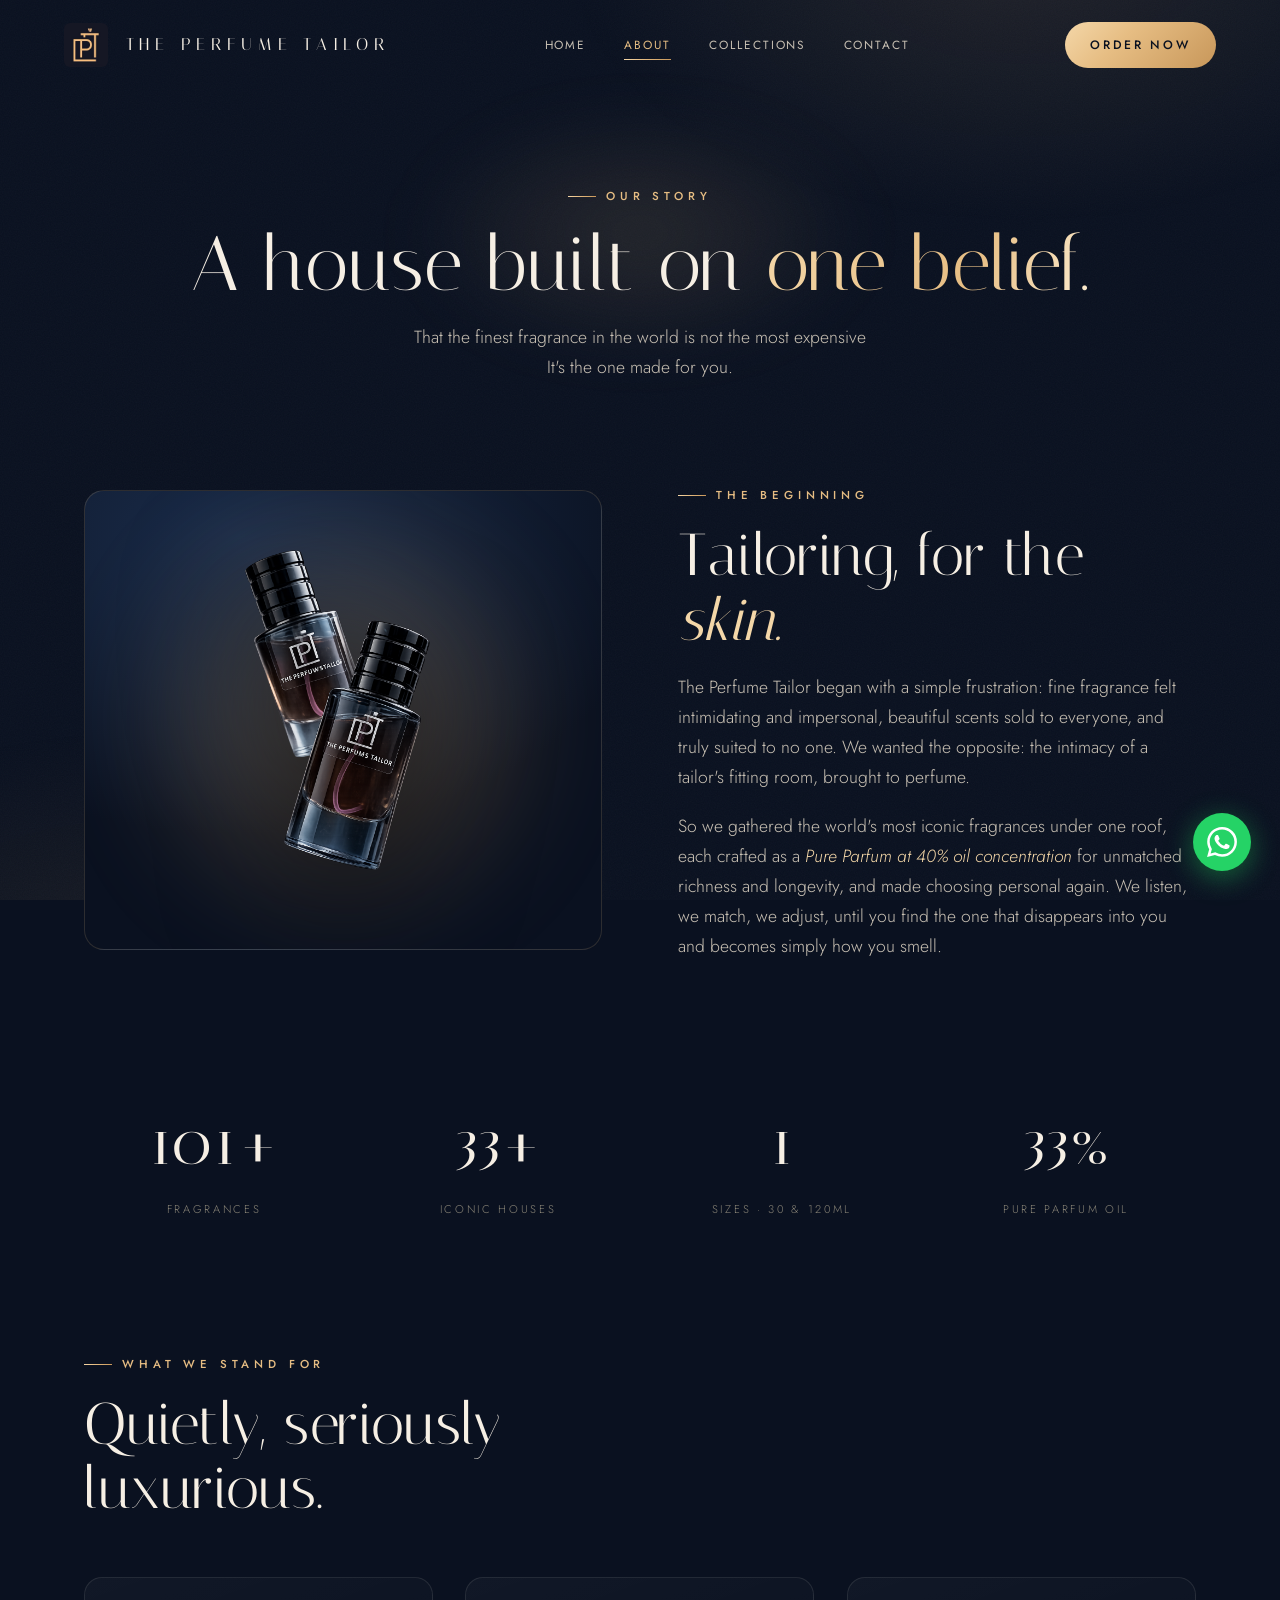
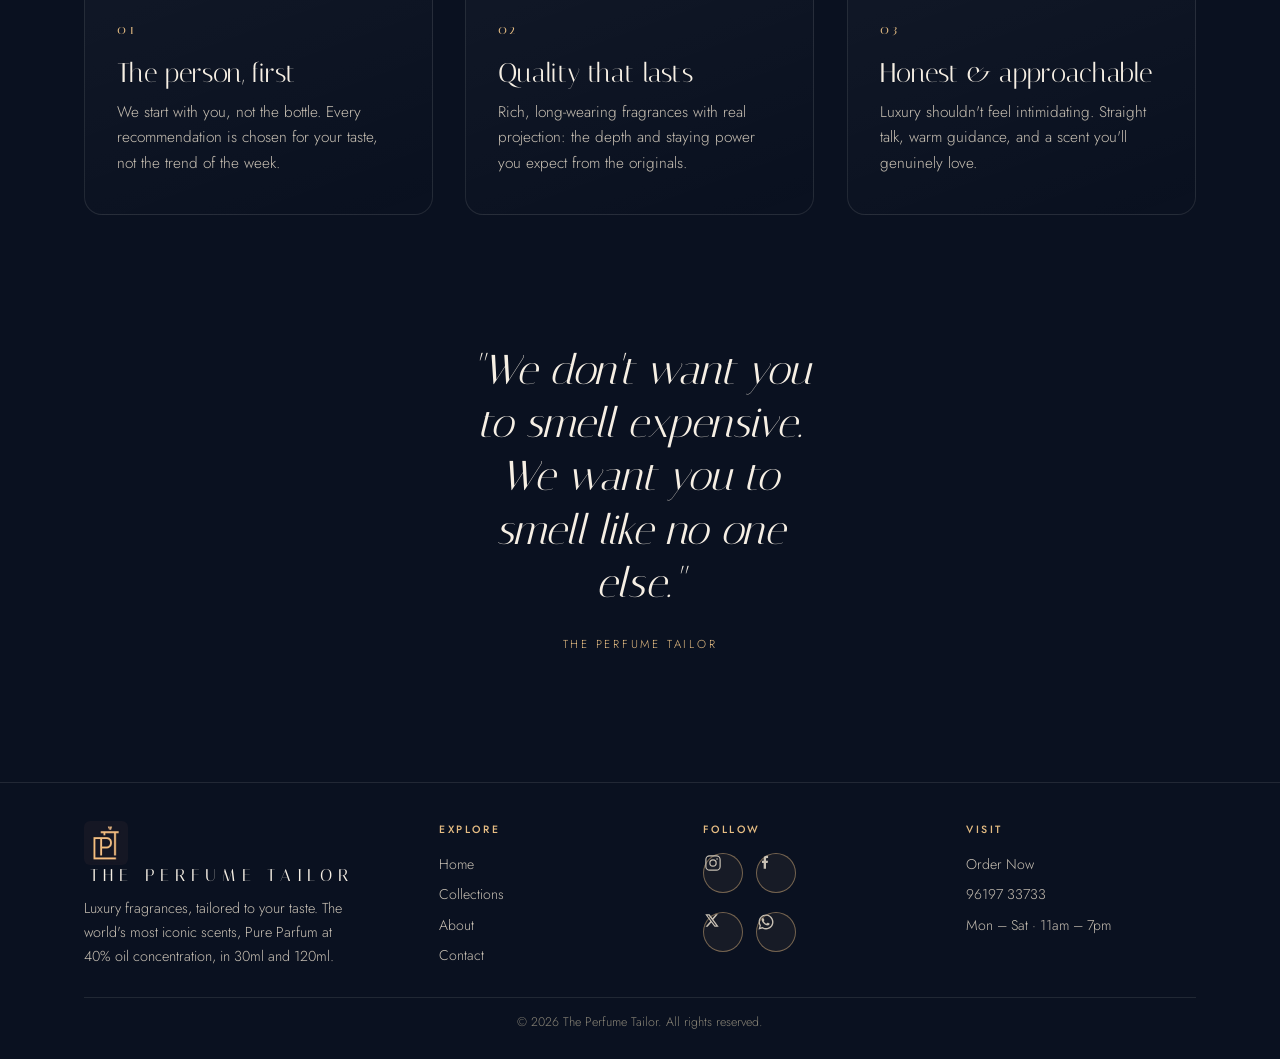
==== commit fb8b4df6: "Footer: compact height, fix double border, improve social icon visibility; intro video edge mask - R" ====
--- a/about.html
+++ b/about.html
@@ -7,7 +7,7 @@
   <meta name="description" content="The story behind The Perfume Tailor: bringing the world's most iconic fragrances together, tailored to your taste." />
   <link rel="preconnect" href="https://fonts.googleapis.com" />
   <link rel="preconnect" href="https://fonts.gstatic.com" crossorigin />
-  <link rel="stylesheet" href="assets/css/style.css?v=20260737" />
+  <link rel="stylesheet" href="assets/css/style.css?v=20260716" />
   <link rel="icon" href="favicon.ico" sizes="any" />
   <link rel="icon" type="image/png" sizes="32x32" href="assets/img/favicon-32x32.png" />
   <link rel="icon" type="image/png" sizes="16x16" href="assets/img/favicon-16x16.png" />
@@ -114,7 +114,8 @@
     </div>
   </footer>
 
-  <script src="assets/js/main.js?v=20260737"></script>
+  <script src="assets/js/main.js?v=20260716"></script>
   <script src="assets/js/wa-float.js"></script>
 </body>
 </html>
+
--- a/assets/css/style.css
+++ b/assets/css/style.css
@@ -795,38 +795,42 @@
 /* ==========================================================================
    FOOTER
    ========================================================================== */
-.footer { border-top: 1px solid var(--line-soft); padding-block: clamp(3.5rem,8vw,5rem); margin-top: 2rem; }
-.footer-top { display: grid; grid-template-columns: 1.4fr 1fr 1fr 1fr; gap: 2.5rem; }
+.footer { padding-block: clamp(1.6rem,3.5vw,2.4rem) clamp(1rem,2.5vw,1.6rem); border-top: 1px solid var(--line-soft); }
+/* suppress cta-band's own bottom border so it doesn't double-up with footer's top border */
+.cta-band + .footer, .cta-band ~ * + .footer { border-top: none; }
+.footer-top { display: grid; grid-template-columns: 1.4fr 1fr 1fr 1fr; gap: clamp(1.5rem,3vw,2.1rem); }
 @media (max-width: 820px){ .footer-top { grid-template-columns: 1fr 1fr; gap: 2.5rem 1.5rem; } }
-.footer h4 { font-size: 0.68rem; letter-spacing: 0.24em; text-transform: uppercase; color: var(--gold); margin-bottom: 1.3rem; font-family: var(--font-body); font-weight: 500; }
-.footer-col a, .footer-col p { display: block; color: var(--cream-dim); font-size: 0.92rem; margin-bottom: 0.7rem; transition: color .3s; }
+.footer h4 { font-size: 0.66rem; letter-spacing: 0.24em; text-transform: uppercase; color: var(--gold); margin-bottom: 0.9rem; font-family: var(--font-body); font-weight: 500; }
+.footer-col a, .footer-col p { display: block; color: var(--cream-dim); font-size: 0.88rem; margin-bottom: 0.45rem; transition: color .3s; }
 .footer-col a:hover { color: var(--gold); }
-.footer .about-blurb { color: var(--cream-dim); font-size: 0.95rem; max-width: 34ch; margin: 1.2rem 0; }
-.footer-bottom { display: flex; justify-content: space-between; align-items: center; margin-top: 3.5rem; padding-top: 1.8rem; border-top: 1px solid var(--line-soft); font-size: 0.78rem; color: var(--muted); flex-wrap: wrap; gap: 1rem; }
+.footer .brand { align-items: flex-start; gap: 0.95rem; }
+.footer .brand-name { transform: translateY(0.28rem); line-height: 1.12; }
+.footer .about-blurb { color: var(--cream-dim); font-size: 0.9rem; max-width: 34ch; margin: 0.55rem 0 0; }
+.footer-bottom { display: flex; justify-content: center; align-items: center; margin-top: 1.4rem; padding-top: 0.9rem; border-top: 1px solid var(--line-soft); font-size: 0.78rem; color: var(--muted); text-align: center; flex-wrap: wrap; gap: 1rem; }
 .footer-bottom .socials { display: flex; gap: 0.8rem; }
 
 /* Social icons in a 2×2 grid inside the "Follow" footer column */
-.footer-socials {
-  display: grid;
-  grid-template-columns: repeat(2, max-content);
-  gap: 0.75rem;
-}
+.footer-socials { display: grid; grid-template-columns: repeat(2, max-content); gap: 0.72rem 0.8rem; }
 
 /* Circular social icon buttons — gold outline, fills gold on hover */
 .social-ic {
   display: flex; align-items: center; justify-content: center;
   width: 40px; height: 40px; flex: none;
-  border: 1px solid var(--line); border-radius: 50%;
+  border: 1px solid rgba(230, 189, 131, 0.45); border-radius: 50%;
   color: var(--gold);
-  background: radial-gradient(80% 80% at 30% 25%, rgba(230,189,131,0.08), transparent 70%);
-  transition: transform .4s var(--ease), border-color .4s, background .4s var(--ease), color .4s;
-}
-.social-ic svg { width: 17px; height: 17px; }
+  background: rgba(230,189,131,0.06);
+  transition: transform .4s var(--ease), border-color .4s, background .4s var(--ease), color .4s, box-shadow .4s;
+}
+.social-ic svg { display: block; width: 18px; height: 18px; overflow: visible; }
+.social-ic[aria-label="Facebook"] svg { width: 16px; height: 16px; }
+.social-ic[aria-label="X (Twitter)"] svg { width: 15px; height: 15px; }
+.social-ic[aria-label="WhatsApp"] svg { width: 18px; height: 18px; }
 .social-ic:hover {
-  transform: translateY(-3px) rotate(-6deg);
+  transform: translateY(-2px);
   border-color: var(--gold);
   background: var(--grad-gold);
   color: var(--ink);
+  box-shadow: 0 10px 24px rgba(230,189,131,0.12);
 }
 
 /* ==========================================================================
@@ -887,7 +891,7 @@
 /* Phones */
 @media (max-width: 560px) {
   .footer-top { grid-template-columns: 1fr; gap: 2rem; }
-  .footer-bottom { flex-direction: column; align-items: flex-start; gap: 0.8rem; }
+  .footer-bottom { flex-direction: column; align-items: center; gap: 0.8rem; }
   .info-row .v, .info-row .v a { overflow-wrap: anywhere; }
   .hero-actions { width: 100%; }
   .hero-actions .btn { flex: 1 1 auto; justify-content: center; }
@@ -1082,7 +1086,7 @@
 /* ---- Footer: single column sooner on very small phones ---- */
 @media (max-width: 400px) {
   .footer-top { grid-template-columns: 1fr; }
-  .footer-bottom { flex-direction: column; align-items: flex-start; gap: 0.5rem; }
+  .footer-bottom { flex-direction: column; align-items: center; gap: 0.5rem; }
 }
 
 /* ---- Very small phones (320px): hide brand name in the nav if too cramped
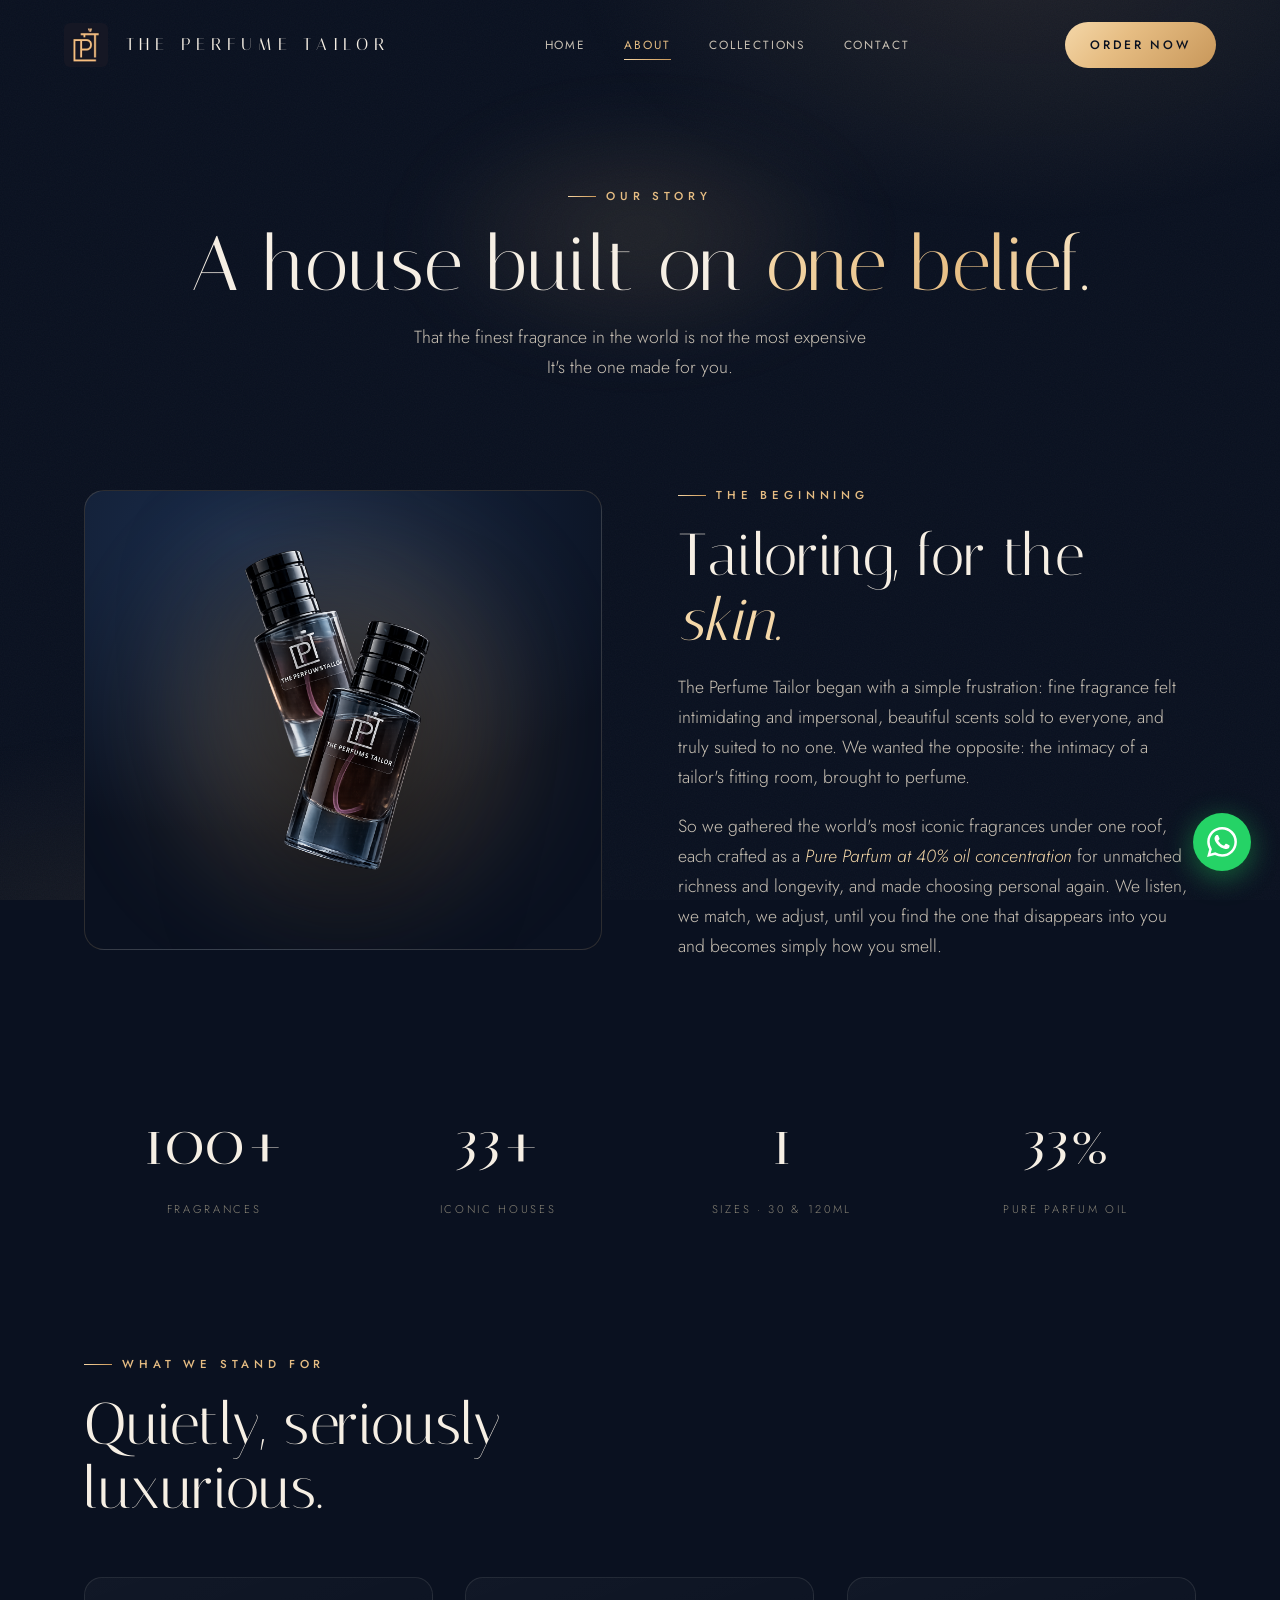
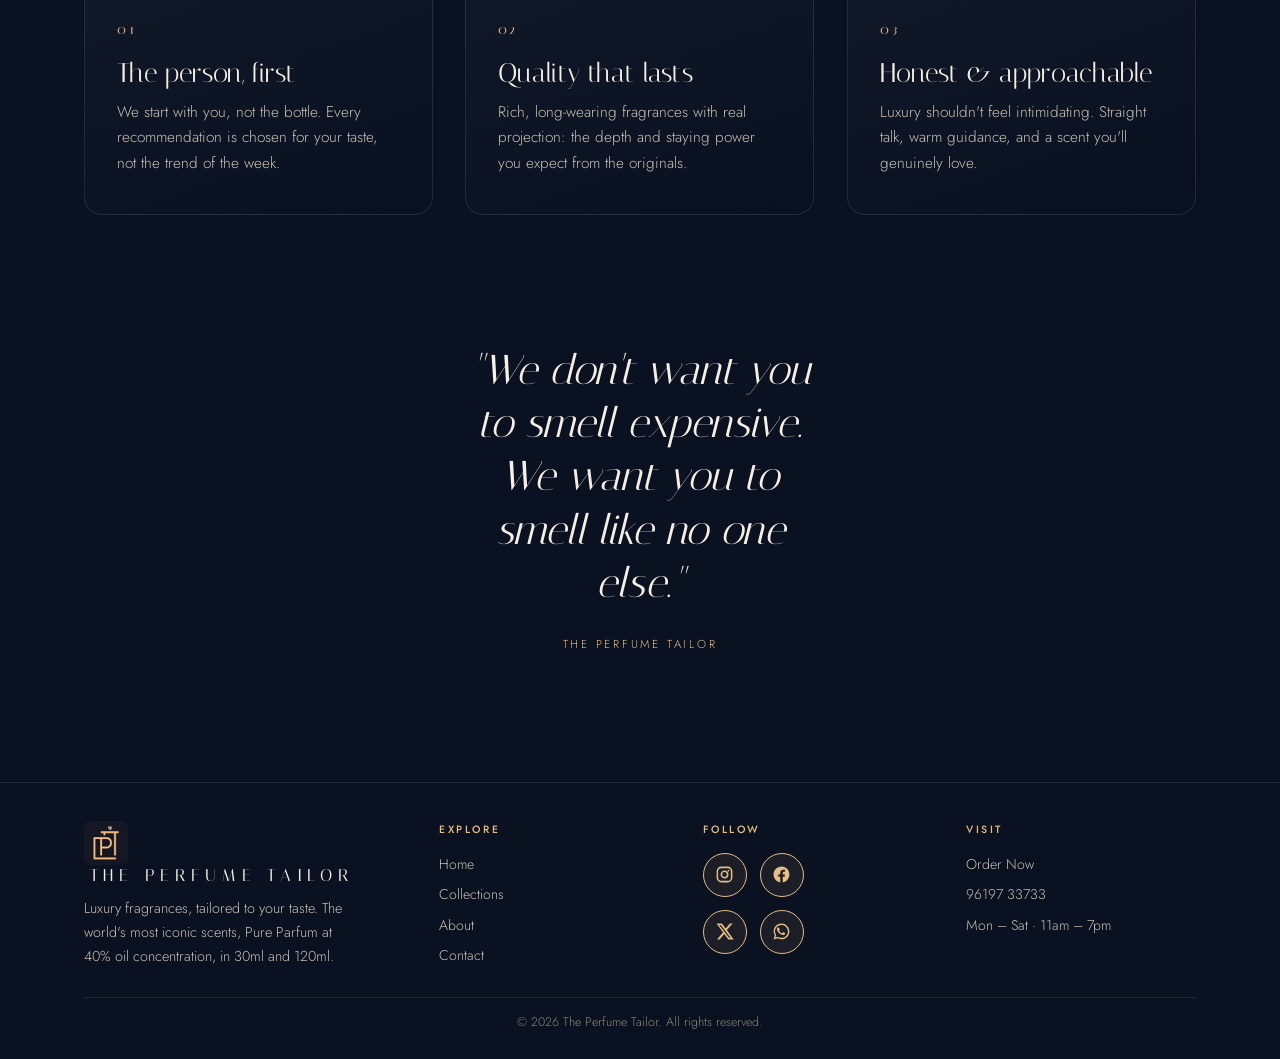
==== commit 7dc7e04c: "Footer socials: rebuild icons from scratch — fix off-center bug Root cause: `.footer-col a { display" ====
--- a/about.html
+++ b/about.html
@@ -7,7 +7,7 @@
   <meta name="description" content="The story behind The Perfume Tailor: bringing the world's most iconic fragrances together, tailored to your taste." />
   <link rel="preconnect" href="https://fonts.googleapis.com" />
   <link rel="preconnect" href="https://fonts.gstatic.com" crossorigin />
-  <link rel="stylesheet" href="assets/css/style.css?v=20260716" />
+  <link rel="stylesheet" href="assets/css/style.css?v=20260716b" />
   <link rel="icon" href="favicon.ico" sizes="any" />
   <link rel="icon" type="image/png" sizes="32x32" href="assets/img/favicon-32x32.png" />
   <link rel="icon" type="image/png" sizes="16x16" href="assets/img/favicon-16x16.png" />
@@ -92,14 +92,14 @@
         <div class="footer-col">
           <h4>Follow</h4>
           <div class="footer-socials">
-            <a class="social-ic" href="https://www.instagram.com/theperfumetailor/" target="_blank" rel="noopener" aria-label="Instagram">
-              <svg viewBox="0 0 24 24" fill="none" stroke="currentColor" stroke-width="1.6"><rect x="2.5" y="2.5" width="19" height="19" rx="5"/><circle cx="12" cy="12" r="4.2"/><circle cx="17.4" cy="6.6" r="1.1" fill="currentColor" stroke="none"/></svg>
+            <a class="social-ic is-instagram" href="https://www.instagram.com/theperfumetailor/" target="_blank" rel="noopener" aria-label="Instagram">
+              <svg viewBox="0 0 24 24" fill="none" stroke="currentColor" stroke-width="1.9" stroke-linecap="round" stroke-linejoin="round"><rect x="3" y="3" width="18" height="18" rx="5"/><circle cx="12" cy="12" r="4"/><circle cx="17" cy="7" r="1.15" fill="currentColor" stroke="none"/></svg>
             </a>
             <a class="social-ic" href="https://www.facebook.com/theperfumetailor" target="_blank" rel="noopener" aria-label="Facebook">
-              <svg viewBox="0 0 24 24" fill="currentColor"><path d="M13.5 22v-8.5H16l.5-3.5h-3V7.7c0-1 .3-1.7 1.7-1.7H16.6V2.8C16.3 2.8 15.3 2.7 14.1 2.7c-2.5 0-4.1 1.5-4.1 4.3V10H7.5v3.5H10V22h3.5Z"/></svg>
+              <svg viewBox="0 0 24 24" fill="currentColor"><path d="M22 12.06C22 6.5 17.52 2 12 2S2 6.5 2 12.06c0 5.02 3.66 9.18 8.44 9.94v-7.03H7.9v-2.9h2.54V9.85c0-2.52 1.5-3.9 3.77-3.9 1.09 0 2.24.19 2.24.19v2.47h-1.26c-1.24 0-1.63.77-1.63 1.56v1.87h2.78l-.44 2.9h-2.34V22c4.78-.76 8.44-4.92 8.44-9.94Z"/></svg>
             </a>
             <a class="social-ic" href="https://x.com/theperfumetailor" target="_blank" rel="noopener" aria-label="X (Twitter)">
-              <svg viewBox="0 0 24 24" fill="currentColor"><path d="M18.9 2h3.3l-7.2 8.2L23.5 22h-6.6l-5.2-6.8L5.7 22H2.4l7.7-8.8L2 2h6.8l4.7 6.2L18.9 2Zm-1.2 18h1.8L7.4 3.9H5.5L17.7 20Z"/></svg>
+              <svg viewBox="0 0 24 24" fill="currentColor"><path d="M18.9 2h3.3l-7.2 8.24L23.5 22h-6.63l-5.19-6.79L5.74 22H2.44l7.7-8.8L2 2h6.8l4.69 6.2L18.9 2Zm-1.16 18h1.83L7.3 3.9H5.34L17.74 20Z"/></svg>
             </a>
             <a class="social-ic" href="https://api.whatsapp.com/send/?phone=919619733733&text=Hi!%20I'd%20love%20to%20find%20my%20perfect%20perfume.%20Could%20you%20help%20me%20choose%20the%20right%20fragrance%3F%20%F0%9F%8C%B8&type=phone_number&app_absent=0" target="_blank" rel="noopener" aria-label="WhatsApp">
               <svg viewBox="0 0 24 24" fill="currentColor"><path d="M12.04 2C6.58 2 2.13 6.45 2.13 11.91c0 1.76.46 3.45 1.32 4.95L2 22l5.25-1.38a9.9 9.9 0 0 0 4.79 1.22h.01c5.46 0 9.91-4.45 9.91-9.91 0-2.65-1.03-5.14-2.9-7.01A9.82 9.82 0 0 0 12.04 2Zm0 1.8c2.16 0 4.19.84 5.72 2.37a8.06 8.06 0 0 1 2.37 5.73c0 4.46-3.63 8.09-8.09 8.09h-.01a8.2 8.2 0 0 1-4.18-1.15l-.3-.18-3.11.82.83-3.04-.2-.31a8.02 8.02 0 0 1-1.26-4.32c0-4.46 3.63-8.09 8.09-8.09Zm4.68 10.29c-.06-.11-.24-.18-.5-.31-.26-.13-1.53-.75-1.77-.84-.24-.09-.41-.13-.58.13-.17.26-.67.84-.82 1.01-.15.17-.3.19-.56.06-.26-.13-1.09-.4-2.07-1.28-.77-.68-1.28-1.53-1.43-1.79-.15-.26-.02-.4.11-.53.12-.12.26-.3.39-.46.13-.15.17-.26.26-.43.09-.17.04-.32-.02-.45-.06-.13-.58-1.4-.8-1.92-.21-.5-.42-.43-.58-.44l-.5-.01c-.17 0-.45.06-.68.32-.24.26-.9.88-.9 2.15s.92 2.5 1.05 2.66c.13.17 1.82 2.78 4.4 3.9.61.27 1.09.43 1.47.55.62.2 1.18.17 1.62.1.49-.07 1.53-.62 1.75-1.23.22-.6.22-1.12.15-1.23Z"/></svg>
@@ -114,8 +114,9 @@
     </div>
   </footer>
 
-  <script src="assets/js/main.js?v=20260716"></script>
+  <script src="assets/js/main.js?v=20260716b"></script>
   <script src="assets/js/wa-float.js"></script>
 </body>
 </html>
 
+
--- a/assets/css/style.css
+++ b/assets/css/style.css
@@ -810,27 +810,32 @@
 .footer-bottom .socials { display: flex; gap: 0.8rem; }
 
 /* Social icons in a 2×2 grid inside the "Follow" footer column */
-.footer-socials { display: grid; grid-template-columns: repeat(2, max-content); gap: 0.72rem 0.8rem; }
-
-/* Circular social icon buttons — gold outline, fills gold on hover */
-.social-ic {
-  display: flex; align-items: center; justify-content: center;
-  width: 40px; height: 40px; flex: none;
-  border: 1px solid rgba(230, 189, 131, 0.45); border-radius: 50%;
+.footer-socials { display: grid; grid-template-columns: repeat(2, 44px); gap: 0.8rem; }
+
+/* Circular social icon buttons — gold outline, fills gold on hover.
+   Selector is scoped to .footer-socials so it beats `.footer-col a` on
+   specificity (that rule sets display:block and would kill the centering). */
+.footer-socials .social-ic {
+  display: inline-flex; align-items: center; justify-content: center;
+  width: 44px; height: 44px; margin: 0; padding: 0;
+  border: 1.5px solid var(--gold); border-radius: 50%;
   color: var(--gold);
-  background: rgba(230,189,131,0.06);
+  background: rgba(230,189,131,0.08);
+  line-height: 0;
   transition: transform .4s var(--ease), border-color .4s, background .4s var(--ease), color .4s, box-shadow .4s;
 }
-.social-ic svg { display: block; width: 18px; height: 18px; overflow: visible; }
-.social-ic[aria-label="Facebook"] svg { width: 16px; height: 16px; }
-.social-ic[aria-label="X (Twitter)"] svg { width: 15px; height: 15px; }
-.social-ic[aria-label="WhatsApp"] svg { width: 18px; height: 18px; }
-.social-ic:hover {
-  transform: translateY(-2px);
+.footer-socials .social-ic svg {
+  display: block; width: 19px; height: 19px;
+  fill: currentColor; stroke: none;
+}
+/* Instagram is drawn as an outline, not a fill */
+.footer-socials .social-ic.is-instagram svg { fill: none; stroke: currentColor; }
+.footer-socials .social-ic:hover {
+  transform: translateY(-3px);
   border-color: var(--gold);
   background: var(--grad-gold);
   color: var(--ink);
-  box-shadow: 0 10px 24px rgba(230,189,131,0.12);
+  box-shadow: 0 10px 24px rgba(230,189,131,0.22);
 }
 
 /* ==========================================================================
